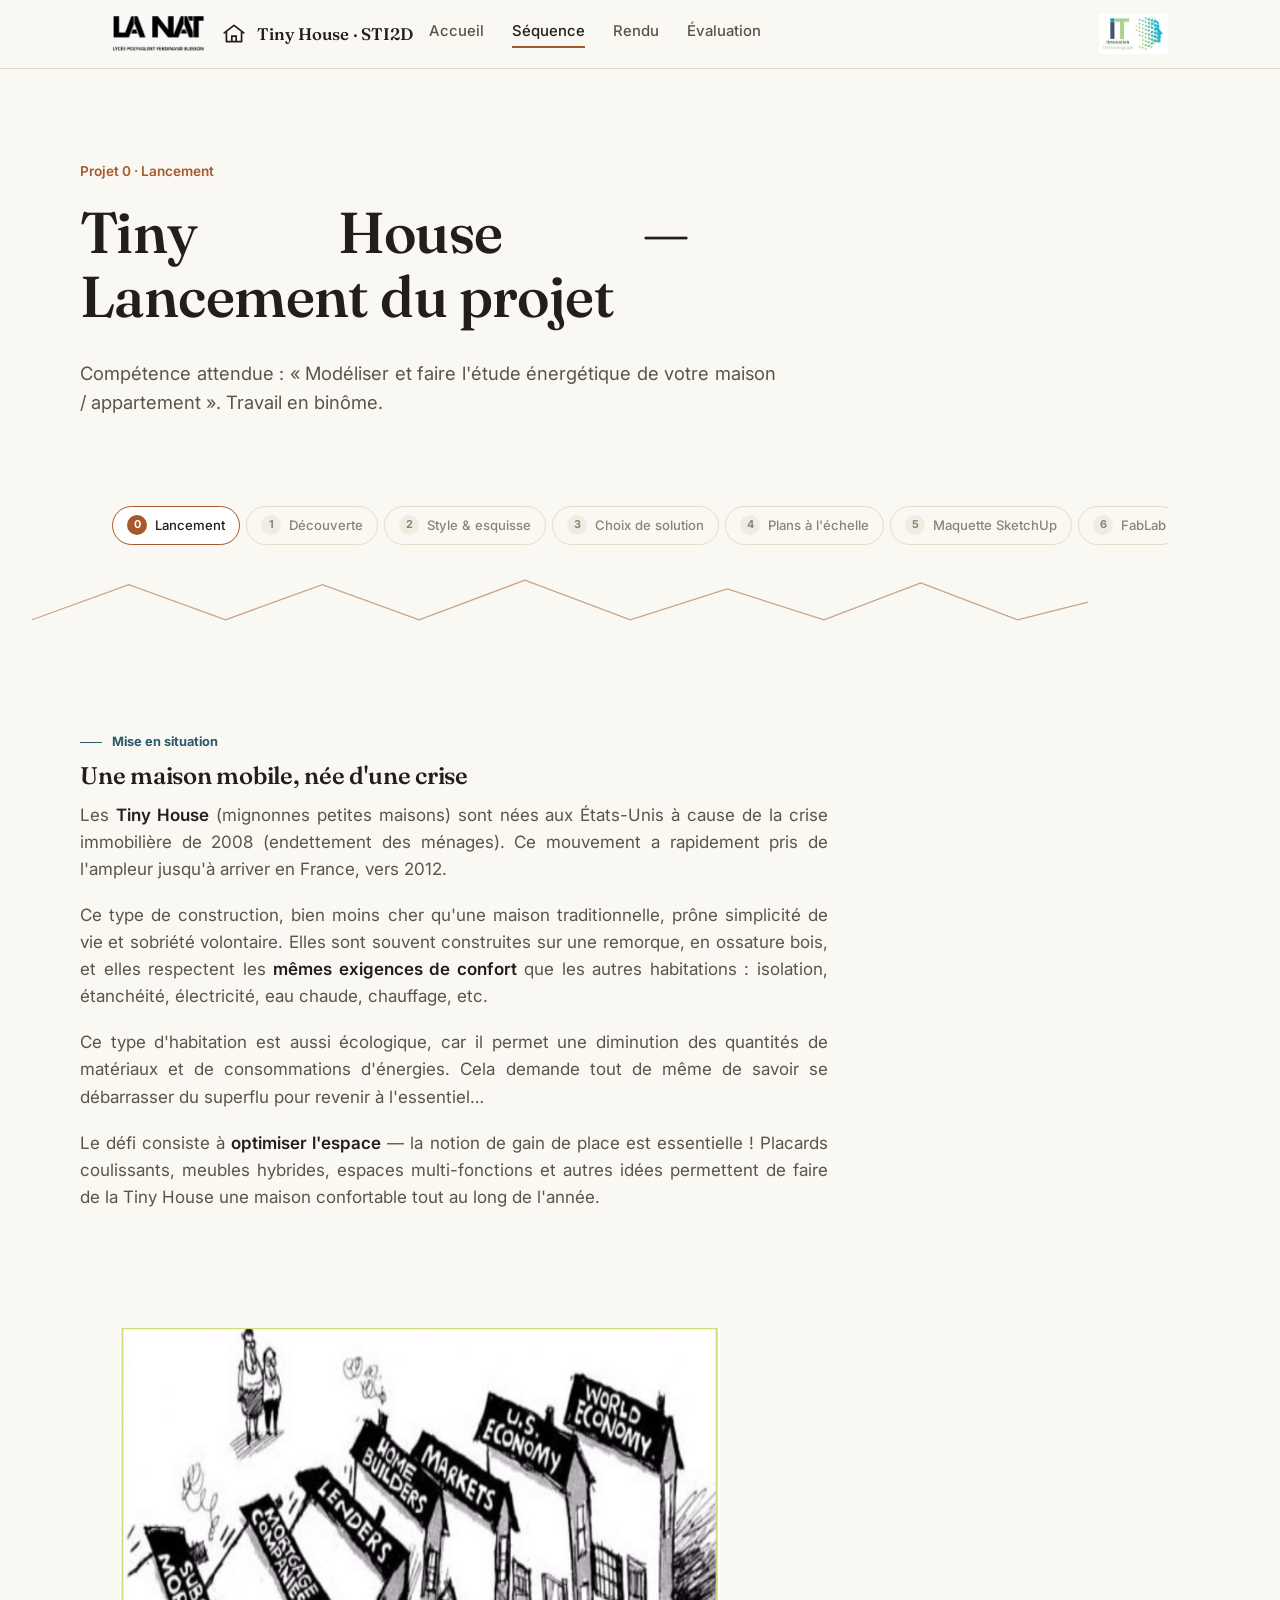
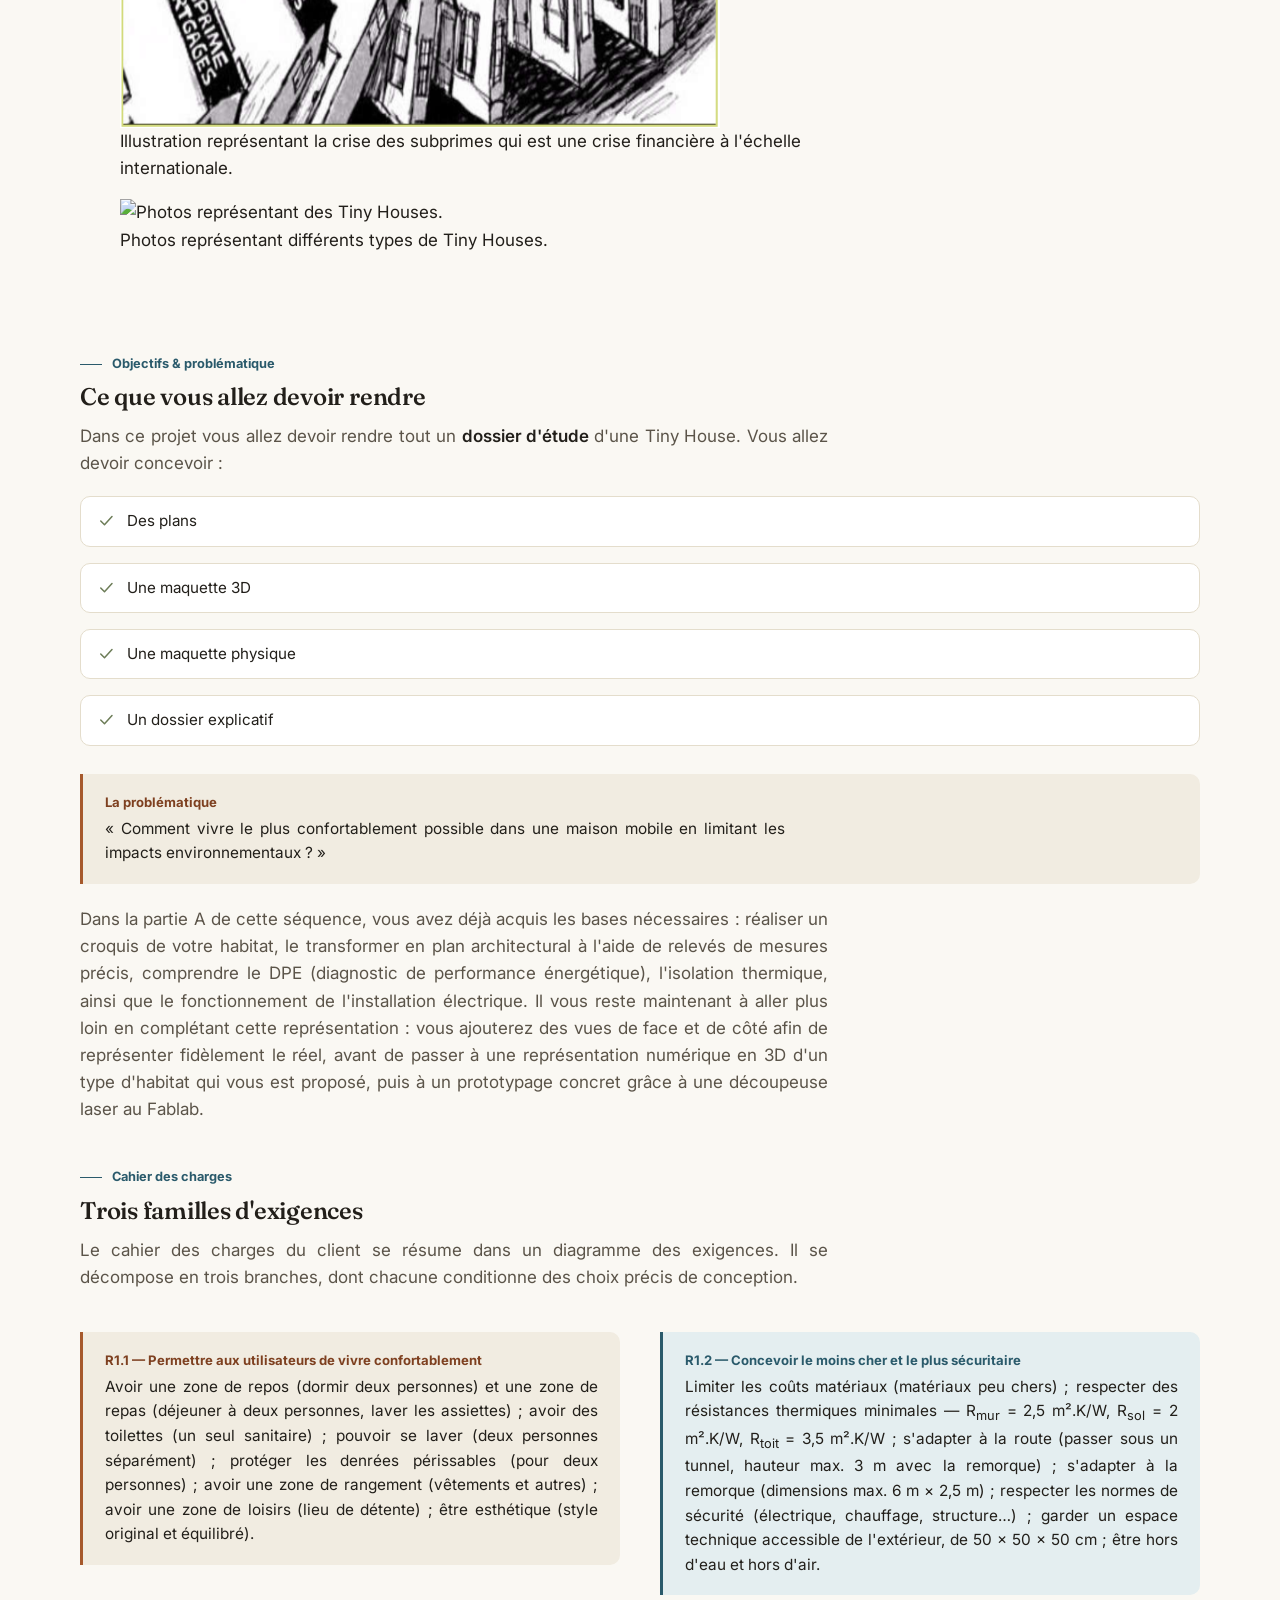
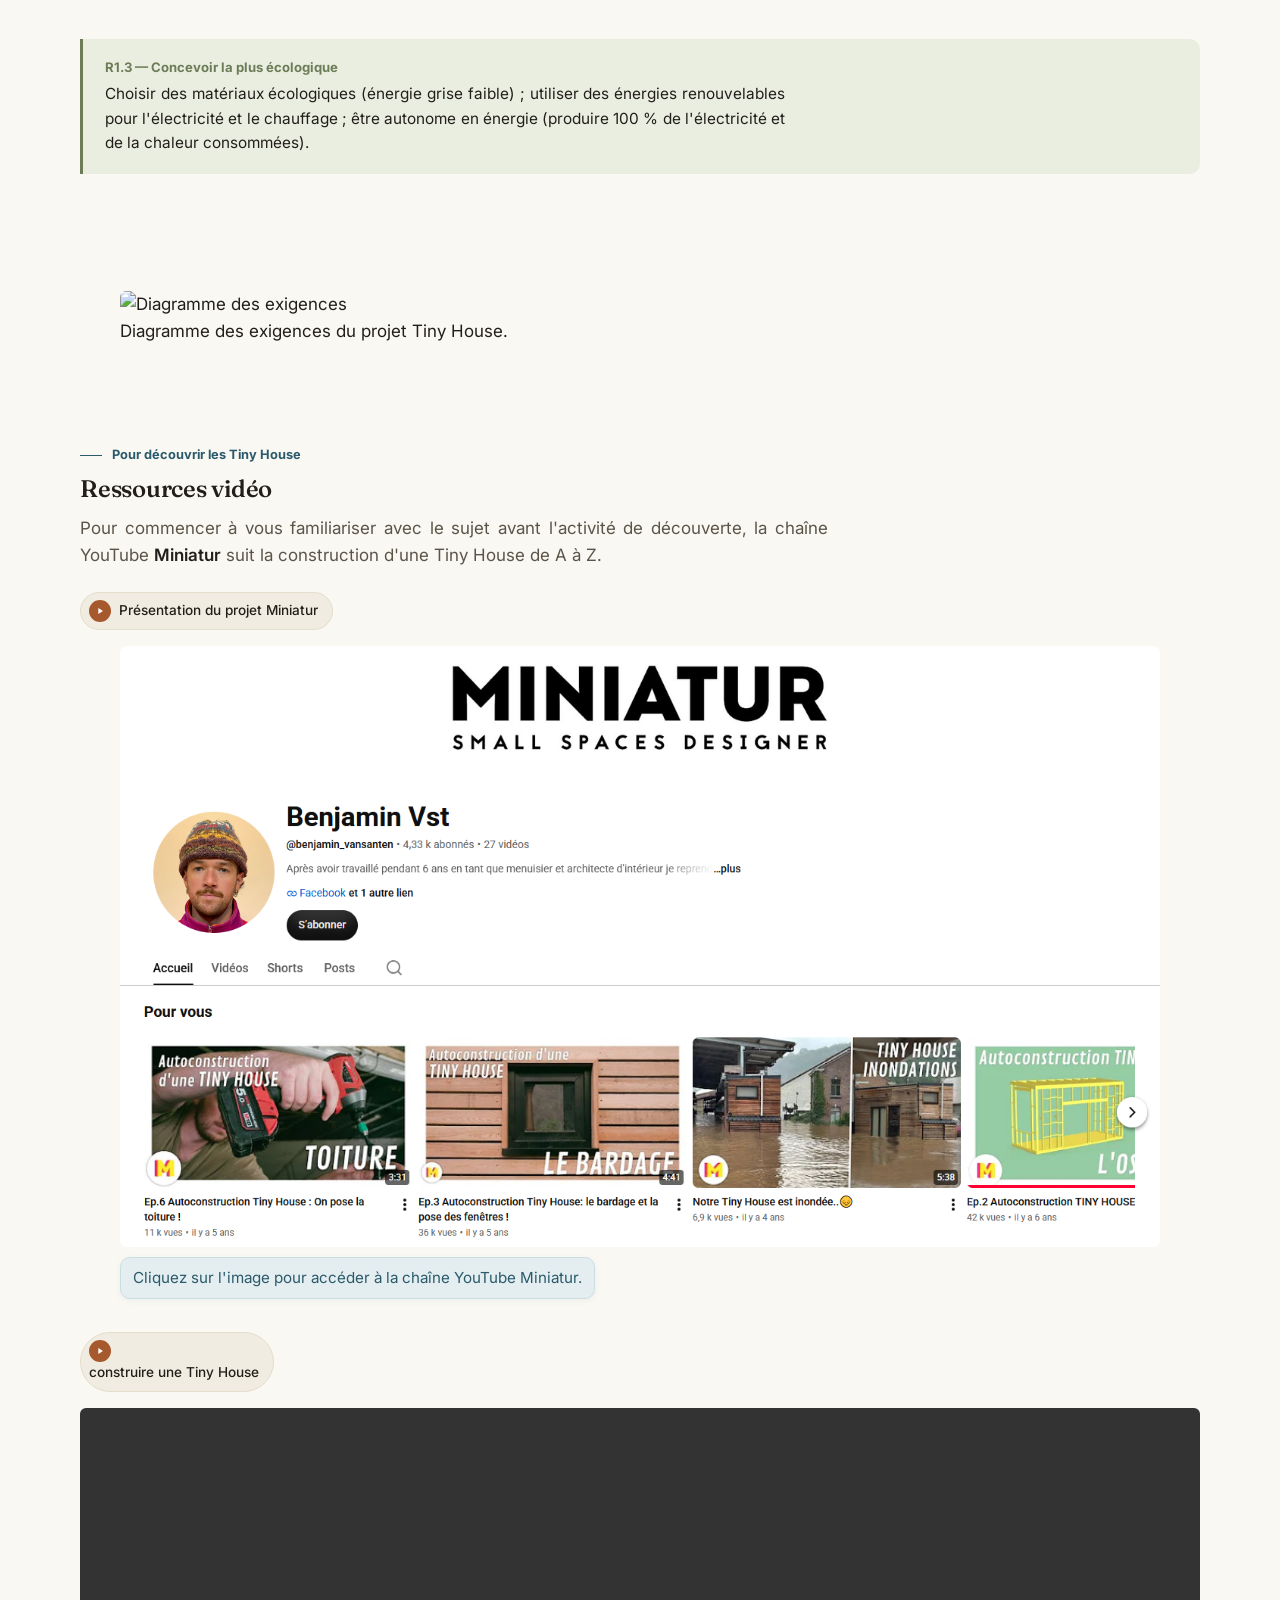
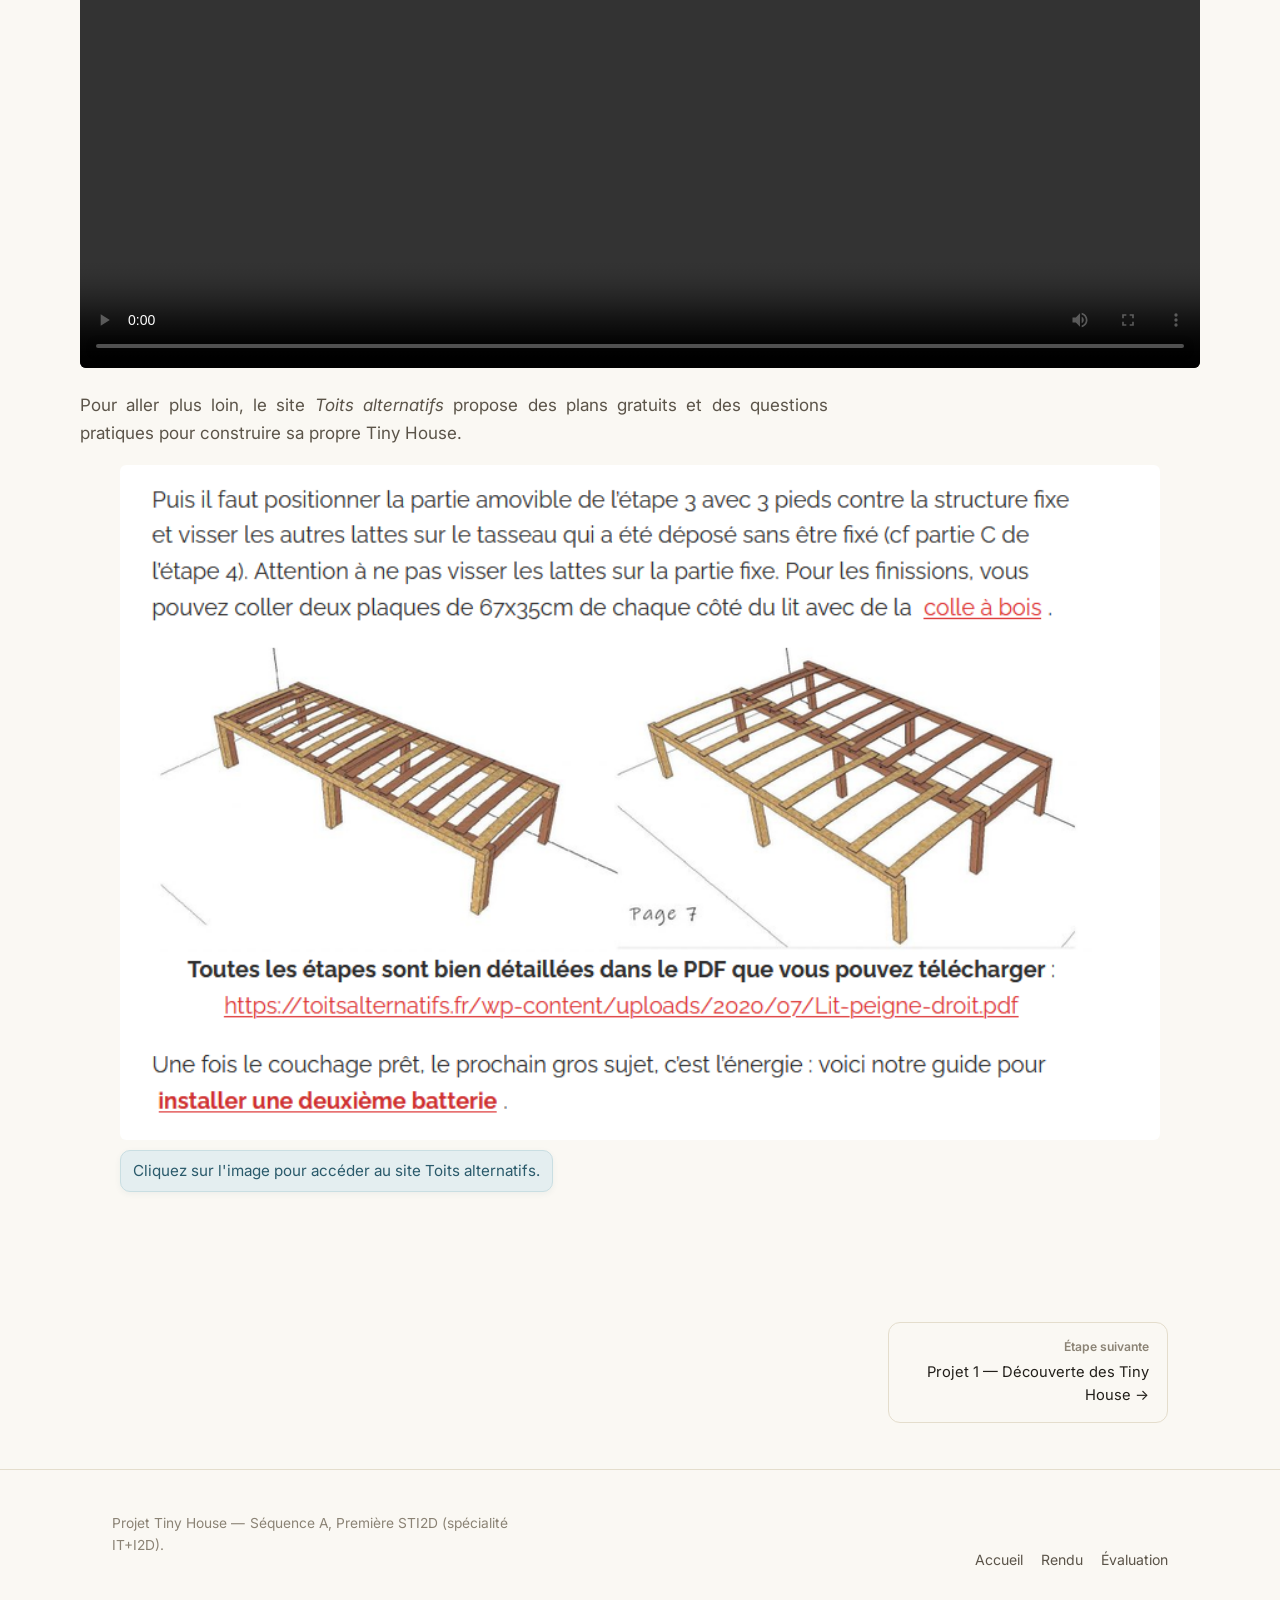
==== pages-web/lancement.html @ 51c0b1b4 "upload-1" ====
<!DOCTYPE html>
<html lang="fr">
<head>
<meta charset="UTF-8">
<meta name="viewport" content="width=device-width, initial-scale=1.0">
<title>Projet 0 — Lancement | Tiny House STI2D</title>
<meta name="description" content="Lancement du projet Tiny House : mise en situation, problématique et cahier des charges complet.">
<link rel="stylesheet" href="../css/style.css">
</head>
<body>
<a class="skip-link" href="#main">Aller au contenu</a>

<nav class="site-nav">
  <div class="container">
    <img src="../images/logo_lycee.png" alt="Logo du lycée" class="nav-logo nav-logo-left">

    <a href="../index.html" class="brand">
      <svg viewBox="0 0 24 24" fill="none"><path d="M3 11L12 4l9 7" stroke="currentColor" stroke-width="1.6" stroke-linecap="round" stroke-linejoin="round"/><path d="M5 10v9h14v-9" stroke="currentColor" stroke-width="1.6" stroke-linejoin="round"/><path d="M10 19v-5h4v5" stroke="currentColor" stroke-width="1.6"/></svg>
      Tiny House · STI2D
    </a>

    <button class="nav-toggle" aria-label="Ouvrir le menu" aria-expanded="false"><span></span></button>

    <ul class="nav-links">
      <li><a href="../index.html">Accueil</a></li>
      <li><a href="lancement.html" class="active">Séquence</a></li>
      <li><a href="rendu.html">Rendu</a></li>
      <li><a href="grille-evaluation.html">Évaluation</a></li>
    </ul>

    <img src="../images/logo-it.png" alt="Logo IT" class="nav-logo nav-logo-right">
  </div>
</nav>

<main id="main">
  <header class="hero container">
    <span class="hero-eyebrow">Projet 0 · Lancement</span>
    <h1>Tiny House — Lancement du projet</h1>
    <p class="lede">Compétence attendue : « Modéliser et faire l'étude énergétique de votre maison / appartement ». Travail en binôme.</p>
  </header>

  <div class="container">
    <nav class="stepper" aria-label="Étapes de la séquence">
      <a class="step-pill current" href="lancement.html"><span class="n">0</span>Lancement</a>
      <a class="step-pill" href="decouverte.html"><span class="n">1</span>Découverte</a>
      <a class="step-pill" href="style-esquisse.html"><span class="n">2</span>Style &amp; esquisse</a>
      <a class="step-pill" href="choix-solution.html"><span class="n">3</span>Choix de solution</a>
      <a class="step-pill" href="plans-echelle.html"><span class="n">4</span>Plans à l'échelle</a>
      <a class="step-pill" href="maquette-sketchup.html"><span class="n">5</span>Maquette SketchUp</a>
      <a class="step-pill" href="decoupe-laser.html"><span class="n">6</span>FabLab</a>
      <a class="step-pill" href="rendu.html"><span class="n">7</span>Rendu</a>
      <a class="step-pill" href="grille-evaluation.html"><span class="n">★</span>Évaluation</a>
    </nav>
  </div>

  <svg class="roofline roofline-divider container" viewBox="0 0 1200 70" preserveAspectRatio="none" aria-hidden="true">
    <path d="M0 60 L110 20 L220 60 L330 20 L440 60 L560 15 L680 60 L790 25 L900 60 L1010 18 L1120 60 L1200 40" />
  </svg>

  <section class="section container">

    <div class="content-block">
      <div class="kicker">Mise en situation</div>
      <h2>Une maison mobile, née d'une crise</h2>
      <p>Les <strong>Tiny House</strong> (mignonnes petites maisons) sont nées aux États-Unis à cause de la crise immobilière de 2008 (endettement des ménages). Ce mouvement a rapidement pris de l'ampleur jusqu'à arriver en France, vers 2012.</p>
      <p>Ce type de construction, bien moins cher qu'une maison traditionnelle, prône simplicité de vie et sobriété volontaire. Elles sont souvent construites sur une remorque, en ossature bois, et elles respectent les <strong>mêmes exigences de confort</strong> que les autres habitations : isolation, étanchéité, électricité, eau chaude, chauffage, etc.</p>
      <p>Ce type d'habitation est aussi écologique, car il permet une diminution des quantités de matériaux et de consommations d'énergies. Cela demande tout de même de savoir se débarrasser du superflu pour revenir à l'essentiel…</p>
      <p>Le défi consiste à <strong>optimiser l'espace</strong> — la notion de gain de place est essentielle ! Placards coulissants, meubles hybrides, espaces multi-fonctions et autres idées permettent de faire de la Tiny House une maison confortable tout au long de l'année.</p>
    </div>

  <section class="section container">
    <div class="content-block" style="max-width:74ch">
      <figure>
        <img src="../images/subprimes.PNG" alt="cartoon représentant la crise des subprimes" width="600" height="400">
        <figcaption>Illustration représentant la crise des subprimes qui est une crise financière à l'échelle internationale.</figcaption>
      </figure>
      <figure>
        <img src="../images/img-tiny-house.PNG" alt="Photos représentant des Tiny Houses." width="600" height="auto">
        <figcaption>Photos représentant différents types de Tiny Houses.</figcaption>
      </figure>
    </div>
  </section>

    <div class="content-block">
      <div class="kicker">Objectifs &amp; problématique</div>
      <h2>Ce que vous allez devoir rendre</h2>
      <p>Dans ce projet vous allez devoir rendre tout un <strong>dossier d'étude</strong> d'une Tiny House. Vous allez devoir concevoir :</p>
      <ul class="deliverables">
        <li><svg viewBox="0 0 24 24" fill="none"><path d="M5 12l5 5L20 6" stroke="currentColor" stroke-width="2" stroke-linecap="round" stroke-linejoin="round"/></svg>Des plans</li>
        <li><svg viewBox="0 0 24 24" fill="none"><path d="M5 12l5 5L20 6" stroke="currentColor" stroke-width="2" stroke-linecap="round" stroke-linejoin="round"/></svg>Une maquette 3D</li>
        <li><svg viewBox="0 0 24 24" fill="none"><path d="M5 12l5 5L20 6" stroke="currentColor" stroke-width="2" stroke-linecap="round" stroke-linejoin="round"/></svg>Une maquette physique</li>
        <li><svg viewBox="0 0 24 24" fill="none"><path d="M5 12l5 5L20 6" stroke="currentColor" stroke-width="2" stroke-linecap="round" stroke-linejoin="round"/></svg>Un dossier explicatif</li>
      </ul>

      <div class="callout">
        <span class="callout-label">La problématique</span>
        <p>« Comment vivre le plus confortablement possible dans une maison mobile en limitant les impacts environnementaux ? »</p>
      </div>

      <p> Dans la partie A de cette séquence, vous avez déjà acquis les bases nécessaires : réaliser un croquis de votre habitat, le transformer en plan architectural à l'aide de relevés de mesures précis, comprendre le DPE (diagnostic de performance énergétique), l'isolation thermique, ainsi que le fonctionnement de l'installation électrique. Il vous reste maintenant à aller plus loin en complétant cette représentation : vous ajouterez des vues de face et de côté afin de représenter fidèlement le réel, avant de passer à une représentation numérique en 3D d'un type d'habitat qui vous est proposé, puis à un prototypage concret grâce à une découpeuse laser au Fablab. </p>
    </div>

    <div class="content-block">
      <div class="kicker">Cahier des charges</div>
      <h2>Trois familles d'exigences</h2>
      <p>Le cahier des charges du client se résume dans un diagramme des exigences. Il se décompose en trois branches, dont chacune conditionne des choix précis de conception.</p>

      <div class="two-col">
        <div class="callout">
          <span class="callout-label">R1.1 — Permettre aux utilisateurs de vivre confortablement</span>
          <p>Avoir une zone de repos (dormir deux personnes) et une zone de repas (déjeuner à deux personnes, laver les assiettes) ; avoir des toilettes (un seul sanitaire) ; pouvoir se laver (deux personnes séparément) ; protéger les denrées périssables (pour deux personnes) ; avoir une zone de rangement (vêtements et autres) ; avoir une zone de loisirs (lieu de détente) ; être esthétique (style original et équilibré).</p>
        </div>
        <div class="callout callout-blueprint">
          <span class="callout-label">R1.2 — Concevoir le moins cher et le plus sécuritaire</span>
          <p>Limiter les coûts matériaux (matériaux peu chers) ; respecter des résistances thermiques minimales — R<sub>mur</sub> = 2,5 m².K/W, R<sub>sol</sub> = 2 m².K/W, R<sub>toit</sub> = 3,5 m².K/W ; s'adapter à la route (passer sous un tunnel, hauteur max. 3 m avec la remorque) ; s'adapter à la remorque (dimensions max. 6 m × 2,5 m) ; respecter les normes de sécurité (électrique, chauffage, structure…) ; garder un espace technique accessible de l'extérieur, de 50 × 50 × 50 cm ; être hors d'eau et hors d'air.</p>
        </div>
      </div>

      <div class="callout callout-sage" style="margin-top:22px">
        <span class="callout-label">R1.3 — Concevoir la plus écologique</span>
        <p>Choisir des matériaux écologiques (énergie grise faible) ; utiliser des énergies renouvelables pour l'électricité et le chauffage ; être autonome en énergie (produire 100 % de l'électricité et de la chaleur consommées).</p>
      </div>
    </div>
<!-- ===================== SECTION MODIFIÉE ===================== -->
<section class="section container">
  <div class="content-block" style="max-width:74ch">
    <figure>
      <img
        src="../images/drawio.PNG"
        alt="Diagramme des exigences"
        class="image-pleine-largeur"
        onclick="ouvrirZoom(this)"
      >
      <figcaption>Diagramme des exigences du projet Tiny House.</figcaption>
    </figure>
  </div>
</section>


<!-- Overlay de zoom : à placer une seule fois dans la page (juste avant </body> par exemple) -->
<div class="overlay-zoom" id="overlayZoom" onclick="fermerZoom()">
  <img src="" alt="Image agrandie" class="image-zoomee" id="imageZoomee" onclick="event.stopPropagation()">
</div>
    <div class="content-block">
      <div class="kicker">Pour découvrir les Tiny House</div>
      <h2>Ressources vidéo</h2>
      <p>Pour commencer à vous familiariser avec le sujet avant l'activité de découverte, la chaîne YouTube <strong>Miniatur</strong> suit la construction d'une Tiny House de A à Z.</p>
      <div>
        <span class="video-chip"><span class="dot"><svg viewBox="0 0 24 24" fill="white"><path d="M8 5v14l11-7z"/></svg></span>Présentation du projet Miniatur</span>
        <figure style="margin-top:12px">
          <a href="https://www.youtube.com/watch?v=WUsVcM3kI2o&list=PLWJP4tF9ww1nGY9IUlHkDt7FGwpFpmaeG" target="_blank" rel="noopener noreferrer">
            <img src="../images/miniatur-chaine-youtube.PNG" alt="Chaîne YouTube Miniatur" class="image-pleine-largeur">
          </a>
          <figcaption class="legende-lien">Cliquez sur l'image pour accéder à la chaîne YouTube Miniatur.</figcaption>
        </figure>

        <span class="video-chip" style="margin-top:16px; display:inline-block"><span class="dot"><svg viewBox="0 0 24 24" fill="white"><path d="M8 5v14l11-7z"/></svg></span>construire une Tiny House</span>
        <video controls style="width:100%; height:auto; margin-top:12px; border-radius:6px" preload="metadata">
          <source src="../videos/tinyhouse-jamy.mp4" type="video/mp4">
          Votre navigateur ne prend pas en charge la lecture de vidéos HTML5.
        </video>
      </div>

      <p style="margin-top:16px">Pour aller plus loin, le site <em>Toits alternatifs</em> propose des plans gratuits et des questions pratiques pour construire sa propre Tiny House.</p>
      <figure style="margin-top:12px">
        <a href="https://toitsalternatifs.fr/" target="_blank" rel="noopener noreferrer">
          <img src="../images/toits-alternatifs.PNG" alt="Site Toits alternatifs" class="image-pleine-largeur">
        </a>
        <figcaption class="legende-lien">Cliquez sur l'image pour accéder au site Toits alternatifs.</figcaption>
      </figure>
    </div>

  </section>

  <div class="container">
    <nav class="page-nav">
      <span></span>
      <a class="to-right" href="decouverte.html"><span class="dir">Étape suivante</span>Projet 1 — Découverte des Tiny House →</a>
    </nav>
  </div>
</main>

<footer class="site-footer">
  <div class="container footer-grid">
    <p class="footer-note">Projet Tiny House — Séquence A, Première STI2D (spécialité IT+I2D).</p>
    <div class="footer-links">
      <a href="../index.html">Accueil</a>
      <a href="rendu.html">Rendu</a>
      <a href="grille-evaluation.html">Évaluation</a>
    </div>
  </div>
</footer>

<script src="../js/main.js"></script>
</body>
</html>
---- css/style.css ----
/* ==========================================================================
   Tiny House — STI2D · IT2D — Design system
   Palette inspired by cedar cladding, kraft plans and blueprint ink.
   ========================================================================== */

@import url('https://fonts.googleapis.com/css2?family=Fraunces:opsz,wght@9..144,340;9..144,440;9..144,560;9..144,680&family=Inter:wght@400;500;600;700&display=swap');

:root{
  --paper: #FAF8F3;
  --paper-alt: #F1ECE1;
  --card: #FFFFFF;
  --ink: #221F1A;
  --ink-soft: #5B5449;
  --ink-faint: #8B8375;
  --wood: #A6592C;
  --wood-dark: #7E4020;
  --blueprint: #2A5A6B;
  --blueprint-soft: #E4EEF0;
  --sage: #6C7C57;
  --sage-soft: #EAEEE1;
  --line: #E4DDCC;
  --line-strong: #D2C8B0;
  --shadow: 0 1px 2px rgba(34,31,26,.04), 0 12px 32px -16px rgba(34,31,26,.18);

  --font-display: 'Fraunces', Georgia, serif;
  --font-body: 'Inter', -apple-system, BlinkMacSystemFont, 'Helvetica Neue', Arial, sans-serif;

  --max: 1120px;
  --radius: 14px;
}

*{ box-sizing: border-box; }
html{ scroll-behavior: smooth; }
body{
  margin:0;
  font-family: var(--font-body);
  background: var(--paper);
  color: var(--ink);
  line-height: 1.6;
  -webkit-font-smoothing: antialiased;
  font-size: 17px;
}
img,svg{ max-width:100%; display:block; }
a{ color: inherit; text-decoration: none; }
h1,h2,h3,h4{
  font-family: var(--font-display);
  font-weight: 560;
  line-height: 1.12;
  margin: 0 0 .5em;
  letter-spacing: -0.01em;
}

p{ margin:0 0 1.1em; color: var(--ink-soft); max-width: 68ch; }

/* ---------- Justification du texte pour titres et paragraphes ---------- */
h1, h2, h3, h4, h5, h6, p{
  text-align: justify;
  text-justify: inter-word;
}
ul{ margin:0 0 1.1em; padding-left: 1.2em; color: var(--ink-soft); }
li{ margin-bottom: .4em; }
strong{ color: var(--ink); font-weight: 600; }

.container{
  max-width: var(--max);
  margin: 0 auto;
  padding: 0 32px;
}

/* ---------- Skip link / focus ---------- */
.skip-link{
  position:absolute; left:-999px; top:0; background:var(--wood); color:#fff;
  padding:10px 16px; border-radius:0 0 8px 0; z-index:200;
}
.skip-link:focus{ left:0; }
a:focus-visible, button:focus-visible{
  outline: 2px solid var(--blueprint); outline-offset: 3px; border-radius:4px;
}

/* ---------- Nav ---------- */
.site-nav{
  position: sticky; top:0; z-index: 100;
  background: rgba(250,248,243,.86);
  backdrop-filter: saturate(160%) blur(14px);
  border-bottom: 1px solid var(--line);
}
.site-nav .container{
  display:flex; align-items:center; justify-content:space-between;
  height: 68px;
}
.brand{
  display:flex; align-items:center; gap:10px;
  font-family: var(--font-display); font-weight:560; font-size:1.05rem; color: var(--ink);
}
.brand svg{ width:26px; height:26px; flex:none; }
.nav-links{
  display:flex; align-items:center; gap: 28px;
  list-style:none; margin:0; padding:0;
}
.nav-links a{
  font-size: .93rem; font-weight:500; color: var(--ink-soft);
  padding: 6px 0; border-bottom: 2px solid transparent;
  transition: color .15s ease, border-color .15s ease;
}
.nav-links a:hover{ color: var(--wood); }
.nav-links a.active{ color: var(--ink); border-color: var(--wood); }
.nav-toggle{
  display:none; background:none; border:1px solid var(--line-strong); border-radius:8px;
  width:40px; height:40px; align-items:center; justify-content:center; cursor:pointer;
}
.nav-toggle span, .nav-toggle span::before, .nav-toggle span::after{
  content:""; display:block; width:18px; height:2px; background:var(--ink); position:relative;
  transition: transform .2s ease;
}
.nav-toggle span::before{ position:absolute; top:-6px; }
.nav-toggle span::after{ position:absolute; top:6px; }

@media (max-width: 860px){
  .nav-links{
    position:absolute; top:68px; left:0; right:0;
    background: var(--paper); border-bottom:1px solid var(--line);
    flex-direction:column; align-items:flex-start; gap:0;
    max-height:0; overflow:hidden; transition: max-height .25s ease;
  }
  .nav-links.open{ max-height:400px; padding: 8px 0 18px; }
  .nav-links li{ width:100%; }
  .nav-links a{ display:block; padding: 12px 32px; border-bottom:0; }
  .nav-links a.active{ background: var(--paper-alt); border-left:3px solid var(--wood); padding-left:29px; }
  .nav-toggle{ display:flex; }
}

/* ---------- Hero ---------- */
.hero{
  padding: 88px 0 64px;
  position:relative;
  overflow:hidden;
}
.hero-eyebrow{
  display:inline-flex; align-items:center; gap:8px;
  font-size:.85rem; font-weight:600; color: var(--wood);
  margin-bottom: 18px;
}
.hero h1{
  font-size: clamp(2.3rem, 4.6vw, 3.6rem);
  max-width: 16ch;
  color: var(--ink);
}
.hero .lede{
  font-size: 1.15rem; max-width: 58ch; color: var(--ink-soft);
}
.hero-actions{ display:flex; gap:14px; margin-top: 28px; flex-wrap:wrap; }

.drive-banner{
  margin-top: 24px;
  display: inline-flex;
  align-items: center;
  gap: 12px;
  flex-wrap: wrap;
  background: rgba(42, 90, 107, 0.08);
  border: 1px solid rgba(42, 90, 107, 0.22);
  border-radius: 999px;
  padding: 10px 16px 10px 14px;
  box-shadow: var(--shadow);
}
.drive-label{
  display: inline-flex;
  align-items: center;
  font-size: .78rem;
  font-weight: 700;
  letter-spacing: .08em;
  text-transform: uppercase;
  color: var(--blueprint);
}
.drive-link{
  display: inline-flex;
  align-items: center;
  padding: 9px 16px;
  border-radius: 999px;
  background: var(--wood);
  color: #fff;
  font-weight: 700;
  font-size: .95rem;
  box-shadow: var(--shadow);
  transition: transform .15s ease, background .15s ease, box-shadow .15s ease;
}
.drive-link:hover{
  background: var(--wood-dark);
  transform: translateY(-1px);
  box-shadow: 0 10px 24px -14px rgba(126, 64, 32, 0.8);
}

/* Roofline motif — the one signature graphic, reused as a section divider */
.roofline{
  width:100%; height:auto; display:block;
  color: var(--wood);
}
.roofline path{ fill:none; stroke:currentColor; stroke-width:1.4; }
.roofline-divider{ margin: 0 0 48px; opacity:.55; }

/* ---------- Buttons ---------- */
.btn{
  display:inline-flex; align-items:center; gap:8px;
  padding: 13px 22px; border-radius: 999px;
  font-weight:600; font-size:.95rem;
  transition: transform .15s ease, background .15s ease, box-shadow .15s ease;
}
.btn-primary{ background: var(--wood); color:#fff; box-shadow: var(--shadow); }
.btn-primary:hover{ background: var(--wood-dark); transform: translateY(-1px); }
.btn-ghost{ border:1px solid var(--line-strong); color: var(--ink); }
.btn-ghost:hover{ background: var(--paper-alt); }

/* ---------- Sections ---------- */
.section{ padding: 56px 0; }
.section-tight{ padding: 32px 0; }
.section-title{
  font-size: clamp(1.5rem, 2.6vw, 2rem);
  margin-bottom: .35em;
}
.section-head{ max-width: 68ch; margin-bottom: 34px; }
.section-alt{ background: var(--paper-alt); border-top:1px solid var(--line); border-bottom:1px solid var(--line); }

/* ---------- Cards (sequence / activities) ---------- */
.card-grid{
  display:grid; grid-template-columns: repeat(3, 1fr); gap: 20px;
}
@media (max-width: 920px){ .card-grid{ grid-template-columns: repeat(2,1fr); } }
@media (max-width: 620px){ .card-grid{ grid-template-columns: 1fr; } }

.card{
  background: var(--card); border:1px solid var(--line);
  border-radius: var(--radius); padding: 26px 24px;
  display:flex; flex-direction:column; gap:10px;
  transition: transform .18s ease, box-shadow .18s ease, border-color .18s ease;
}
.card:hover{ transform: translateY(-3px); box-shadow: var(--shadow); border-color: var(--line-strong); }
.card-num{
  font-family: var(--font-display); font-size:.85rem; font-weight:600;
  color: var(--wood); letter-spacing:.02em;
}
.card h3{ font-size: 1.18rem; margin-bottom:2px; }
.card p{ font-size:.94rem; margin-bottom:0; }
.card-icon{ width:34px; height:34px; color: var(--blueprint); margin-bottom:4px; }
.card-meta{
  margin-top:auto; padding-top:12px; border-top:1px dashed var(--line);
  font-size:.82rem; color: var(--ink-faint); display:flex; justify-content:space-between;
}

/* ---------- Stepper (sequence navigation on activity pages) ---------- */
.stepper{
  display:flex; gap:6px; overflow-x:auto; padding: 4px 0 22px;
  -ms-overflow-style:none; scrollbar-width:none;
}
.stepper::-webkit-scrollbar{ display:none; }
.step-pill{
  flex:none; display:flex; align-items:center; gap:8px;
  padding: 8px 14px; border-radius:999px; border:1px solid var(--line);
  font-size:.82rem; font-weight:500; color: var(--ink-faint);
  white-space:nowrap;
}
.step-pill .n{
  min-width:20px; height:20px; padding:0 5px; border-radius:999px; background: var(--paper-alt);
  display:flex; align-items:center; justify-content:center; font-size:.68rem; font-weight:700;
  color: var(--ink-faint);
}
.step-pill.current{ border-color: var(--wood); color: var(--ink); background: var(--card); }
.step-pill.current .n{ background: var(--wood); color:#fff; }
.step-pill.done .n{ background: var(--sage); color:#fff; }
.step-pill:hover{ border-color: var(--line-strong); }

/* ---------- Content blocks (Mise en situation / Objectifs / etc.) ---------- */
.content-block{ margin-bottom: 44px; }
.content-block .kicker{
  display:flex; align-items:center; gap:10px;
  font-size:.8rem; font-weight:700; text-transform: none;
  color: var(--blueprint); margin-bottom: 10px;
}
.content-block .kicker::before{
  content:""; width:22px; height:1px; background: var(--blueprint);
}
.content-block h2{ font-size: 1.5rem; margin-bottom:.5em; }

.callout{
  background: var(--paper-alt); border-left: 3px solid var(--wood);
  border-radius: 0 10px 10px 0; padding: 18px 22px; margin: 22px 0;
}
.callout p{ margin:0; color: var(--ink); font-size:.96rem; }
.callout .callout-label{ font-weight:700; color: var(--wood-dark); font-size:.82rem; display:block; margin-bottom:4px; }

.pdf-link{
  display: inline-block;
  padding: .14rem .7rem;
  border-radius: 999px;
  background: var(--blueprint-soft);
  border: 1px solid rgba(42, 90, 107, 0.22);
  color: var(--blueprint);
  font-weight: 700;
  text-decoration: none;
  box-shadow: inset 0 1px 0 rgba(255,255,255,.5);
  transition: transform .15s ease, background .15s ease, border-color .15s ease;
}
.pdf-link:hover{
  background: #dfeaf0;
  border-color: rgba(42, 90, 107, 0.35);
  transform: translateY(-1px);
}

.callout-blueprint{ background: var(--blueprint-soft); border-left-color: var(--blueprint); }
.callout-blueprint .callout-label{ color: var(--blueprint); }
.callout-sage{ background: var(--sage-soft); border-left-color: var(--sage); }
.callout-sage .callout-label{ color: var(--sage); }

.two-col{ display:grid; grid-template-columns: 1fr 1fr; gap: 40px; align-items:start; }
@media (max-width: 780px){ .two-col{ grid-template-columns: 1fr; } }

.deliverables{ list-style:none; margin:0; padding:0; display:grid; gap:10px; }
.deliverables li{
  display:flex; gap:12px; align-items:flex-start;
  background: var(--card); border:1px solid var(--line); border-radius:10px;
  padding: 12px 16px; font-size:.95rem; color: var(--ink);
}
.deliverables svg{ width:18px; height:18px; flex:none; margin-top:3px; color: var(--sage); }

.tag{
  display:inline-flex; align-items:center; gap:6px;
  font-size:.78rem; font-weight:600; padding: 5px 12px; border-radius:999px;
  background: var(--paper-alt); color: var(--ink-soft); border:1px solid var(--line);
}
.tag-wood{ background:#F3E5D6; color: var(--wood-dark); border-color:#E7CBA9; }
.tag-blueprint{ background: var(--blueprint-soft); color: var(--blueprint); border-color:#C9DEE2; }
.tag-sage{ background: var(--sage-soft); color: var(--sage); border-color:#D6DEC6; }
.tag-row{ display:flex; gap:8px; flex-wrap:wrap; margin-bottom: 18px; }

/* ---------- Steps list (procedures, e.g. laser cutter) ---------- */
.proc-list{ counter-reset: proc; list-style:none; margin:0; padding:0; display:grid; gap:0; }
.proc-list li{
  counter-increment: proc; position:relative;
  padding: 20px 0 20px 52px; border-bottom:1px solid var(--line);
}
.proc-list li:last-child{ border-bottom:none; }
.proc-list li::before{
  content: counter(proc);
  position:absolute; left:0; top:18px;
  width:34px; height:34px; border-radius:50%;
  background: var(--wood); color:#fff; font-family:var(--font-display); font-weight:600;
  display:flex; align-items:center; justify-content:center; font-size:.95rem;
}
.proc-list h4{ font-size:1.02rem; margin-bottom:4px; }
.proc-list p{ margin:0; font-size:.95rem; }

/* ---------- Worksheet (questions / answer spaces) ---------- */
.worksheet{ display:grid; gap:18px; }
.worksheet-item{
  background: var(--card); border:1px solid var(--line); border-radius: var(--radius);
  padding: 20px 22px;
}
.worksheet-item .q-label{
  font-family: var(--font-display); font-weight:600; color: var(--wood);
  font-size: .95rem; margin-bottom:6px; display:block;
}
.worksheet-item p{ margin-bottom:10px; color: var(--ink); }
.answer-line{
  border-bottom: 1px dashed var(--line-strong); height: 30px;
}
.answer-box{
  border: 1px dashed var(--line-strong); border-radius:8px; background: var(--paper-alt);
  min-height: 58px;
}
.video-chip{
  display:inline-flex; align-items:center; gap:8px;
  background: var(--paper-alt); border:1px solid var(--line); border-radius:999px;
  padding:7px 14px 7px 8px; font-size:.85rem; font-weight:500; margin: 4px 6px 4px 0;
}
.video-chip .dot{
  width:22px; height:22px; border-radius:50%; background: var(--wood); color:#fff;
  display:flex; align-items:center; justify-content:center; flex:none;
}
.video-chip .dot svg{ width:10px; height:10px; }

/* ---------- Table (grille d'évaluation) ---------- */
.table-wrap{ overflow-x:auto; border:1px solid var(--line); border-radius: var(--radius); background:var(--card); }
.video-legend{
  display:flex; flex-wrap:wrap; gap:12px 18px; margin-top:14px; color: var(--ink-soft); font-size:.84rem;
}
.video-legend span{ display:inline-flex; align-items:center; gap:8px; }
.legend-dot{
  width:10px; height:10px; border-radius:50%; display:inline-block; flex:none;
}
.legend-dot.wood{ background: var(--wood); }
.legend-dot.blue{ background: var(--blueprint); }
.legend-dot.sage{ background: var(--sage); }
.video-table{
  width:100%; border-collapse: separate; border-spacing: 16px; table-layout: fixed;
}
.video-table td{
  width:50%; padding:0; border:1px solid var(--line); border-radius: var(--radius); background: var(--card); vertical-align:top;
}
.video-card{ margin:0; padding:12px; }
.video-card video{
  display:block; width:100%; height:auto; border-radius:10px; background:#000; margin-bottom:10px;
}
.video-card figcaption{
  font-size:.86rem; color: var(--ink-soft); line-height:1.5;
}
.video-card figcaption strong{ color: var(--ink); }

table.grille{
  width:100%; border-collapse: collapse; font-size:.93rem; min-width: 720px;
}
table.grille th, table.grille td{
  padding: 13px 16px; border-bottom:1px solid var(--line); text-align:left; vertical-align:top;
}
table.grille thead th{
  background: var(--paper-alt); font-family: var(--font-display); font-weight:600;
  color: var(--ink); position:sticky; top:0;
}
table.grille td.pts, table.grille th.pts{ text-align:center; white-space:nowrap; width:72px; }
table.grille td.cat{ font-weight:600; color: var(--wood-dark); width: 170px; }
table.grille tbody tr:hover{ background: var(--paper-alt); }
table.grille tr.total td{ font-weight:700; font-family: var(--font-display); background: var(--paper-alt); }
.grille-legend{ display:flex; gap:18px; flex-wrap:wrap; margin: 16px 0 0; font-size:.86rem; color: var(--ink-faint); }
.grille-legend span{ display:inline-flex; align-items:center; gap:6px; }
.legend-dot{ width:10px; height:10px; border-radius:50%; }

/* ---------- Checklist (rendu) ---------- */
.checklist{ list-style:none; margin:0; padding:0; display:grid; gap:8px; }
.checklist li{
  display:flex; align-items:flex-start; gap:12px;
  padding: 13px 16px; border:1px solid var(--line); border-radius:10px; background:var(--card);
}
.checklist .box{
  width:20px; height:20px; border:1.5px solid var(--line-strong); border-radius:6px; flex:none; margin-top:2px;
}
.checklist strong{ display:block; }
.checklist span.detail{ font-size:.9rem; color: var(--ink-soft); }

/* ---------- Footer ---------- */
.site-footer{
  border-top:1px solid var(--line); padding: 42px 0 54px; margin-top:40px;
}
.footer-grid{ display:flex; justify-content:space-between; align-items:flex-end; flex-wrap:wrap; gap:20px; }
.footer-note{ font-size:.86rem; color: var(--ink-faint); max-width:44ch; }
.footer-links{ display:flex; gap:18px; flex-wrap:wrap; }
.footer-links a{ font-size:.88rem; color: var(--ink-soft); }
.footer-links a:hover{ color: var(--wood); }

.page-nav{
  display:flex; justify-content:space-between; gap:16px; padding: 30px 0 6px; flex-wrap:wrap;
}
.page-nav a{
  display:flex; flex-direction:column; gap:4px; font-size:.92rem;
  padding: 14px 18px; border:1px solid var(--line); border-radius:12px; max-width:280px;
  transition: border-color .15s ease, background .15s ease;
}
.page-nav a:hover{ border-color: var(--wood); background: var(--card); }
.page-nav .dir{ font-size:.76rem; color: var(--ink-faint); font-weight:600; }
.page-nav .to-right{ text-align:right; align-items:flex-end; margin-left:auto; }

@media (prefers-reduced-motion: reduce){
  *{ animation-duration:.001ms !important; transition-duration:.001ms !important; scroll-behavior:auto !important; }
}
.answer-box {
  width: 100%;
}

.answer-image {
  display: block;
  width: 100%;
  height: auto;
}
.content-block-flex {
  display: flex;
  align-items: flex-start;
  gap: 24px;
}

.content-block-text {
  flex: 1;
  min-width: 0;
}

.content-block-image {
  flex-shrink: 0;
  width: 120px;      /* ajustez la taille selon vos besoins */
  height: auto;
  align-self: flex-start;
}

/* Optionnel : passer en colonne sur petits écrans */
@media (max-width: 700px) {
  .content-block-flex {
    flex-direction: column;
  }
  .content-block-image {
    align-self: center;
  }
}
  .image-pleine-largeur {
    display: block;
    width: 100%;
    height: auto;
    object-fit: contain;
    cursor: zoom-in;
    border-radius: 6px;
    transition: opacity 0.2s ease;
  }

  .image-pleine-largeur:hover {
    opacity: 0.92;
  }

  /* Légende cliquable — mise en valeur pour les liens vers des ressources */
  .legende-lien{
    display: inline-block;
    margin-top: 10px;
    font-size: .95rem;
    color: var(--blueprint);
    background: var(--blueprint-soft);
    padding: 8px 12px;
    border-radius: 10px;
    border: 1px solid #C9DEE2;
    box-shadow: 0 2px 6px rgba(42,90,107,.06);
    cursor: pointer;
    transition: transform .12s ease, background .12s ease, box-shadow .12s ease;
  }

  .legende-lien:hover{
    background: rgba(41,89,107,.12);
    transform: translateY(-2px);
    box-shadow: 0 6px 18px rgba(34,31,26,.06);
  }

  .overlay-zoom {
    display: none;
    position: fixed;
    top: 0;
    left: 0;
    width: 100%;
    height: 100%;
    background: rgba(0, 0, 0, 0.9);
    z-index: 1000;
    justify-content: center;
    align-items: center;
    cursor: zoom-out;
  }

  .overlay-zoom.actif {
    display: flex;
  }

  .image-zoomee {
    width: 100%;
    max-height: 100vh;
    object-fit: contain;
    cursor: zoom-out;
  }

    .image-pleine-largeur {
    display: block;
    width: 100%;
    height: auto;
    object-fit: contain;
    border-radius: 6px;
    transition: opacity 0.2s ease;
  }

  a:has(> .image-pleine-largeur) {
    display: block;
  }

  a:has(> .image-pleine-largeur):hover .image-pleine-largeur {
    opacity: 0.88;
  }

    .ressources-electriques h2 { margin-bottom: 0.5rem; }
  .ressources-list { margin-bottom: 1.5rem; }
  .ressources-list li { margin: 0.3rem 0; }

  .pdf-gallery {
    display: grid;
    grid-template-columns: repeat(auto-fit, minmax(220px, 1fr));
    gap: 1.2rem;
  }

  .pdf-card {
    border: 1px solid #ddd;
    border-radius: 8px;
    overflow: hidden;
    cursor: pointer;
    background: #fafafa;
    transition: transform 0.15s ease, box-shadow 0.15s ease;
  }
  .pdf-card:hover {
    transform: translateY(-3px);
    box-shadow: 0 4px 12px rgba(0,0,0,0.12);
  }

  .pdf-thumb {
    width: 100%;
    height: 220px;
    pointer-events: none; /* le clic est géré par la carte, pas par le lecteur PDF natif */
  }

  .pdf-title {
    text-align: center;
    font-size: 0.9rem;
    padding: 0.5rem;
    margin: 0;
    background: #f0f0f0;
  }

  .pdf-modal {
    display: none;
    position: fixed;
    inset: 0;
    background: rgba(0,0,0,0.75);
    z-index: 1000;
    align-items: center;
    justify-content: center;
  }
  .pdf-modal.open { display: flex; }

  .pdf-modal-content {
    width: 90%;
    height: 90%;
    background: #fff;
    border-radius: 8px;
    position: relative;
    overflow: hidden;
  }

  .pdf-modal-content iframe {
    width: 100%;
    height: 100%;
    border: none;
  }

  .pdf-modal-close {
    position: absolute;
    top: 8px;
    right: 12px;
    font-size: 1.8rem;
    background: none;
    border: none;
    color: #333;
    cursor: pointer;
    z-index: 1001;
  }

  .site-nav .container {
  display: flex;
  align-items: center;
  justify-content: space-between;
  gap: 16px;
}

.nav-logo {
  height: 40px;      /* ajustez selon vos besoins */
  width: auto;
  max-width: 120px;
  object-fit: contain;
  display: block;
}

.nav-logo-left {
  order: -1;          /* force le logo tout à gauche */
}

.nav-logo-right {
  order: 3;            /* force le logo tout à droite */
  margin-left: auto;   /* pousse le logo à l'extrémité droite si nav-links ne remplit pas l'espace */
}

/* Optionnel : masquer les logos sur mobile pour ne pas surcharger la barre */
@media (max-width: 768px) {
  .nav-logo {
    height: 28px;
    max-width: 80px;
  }
}
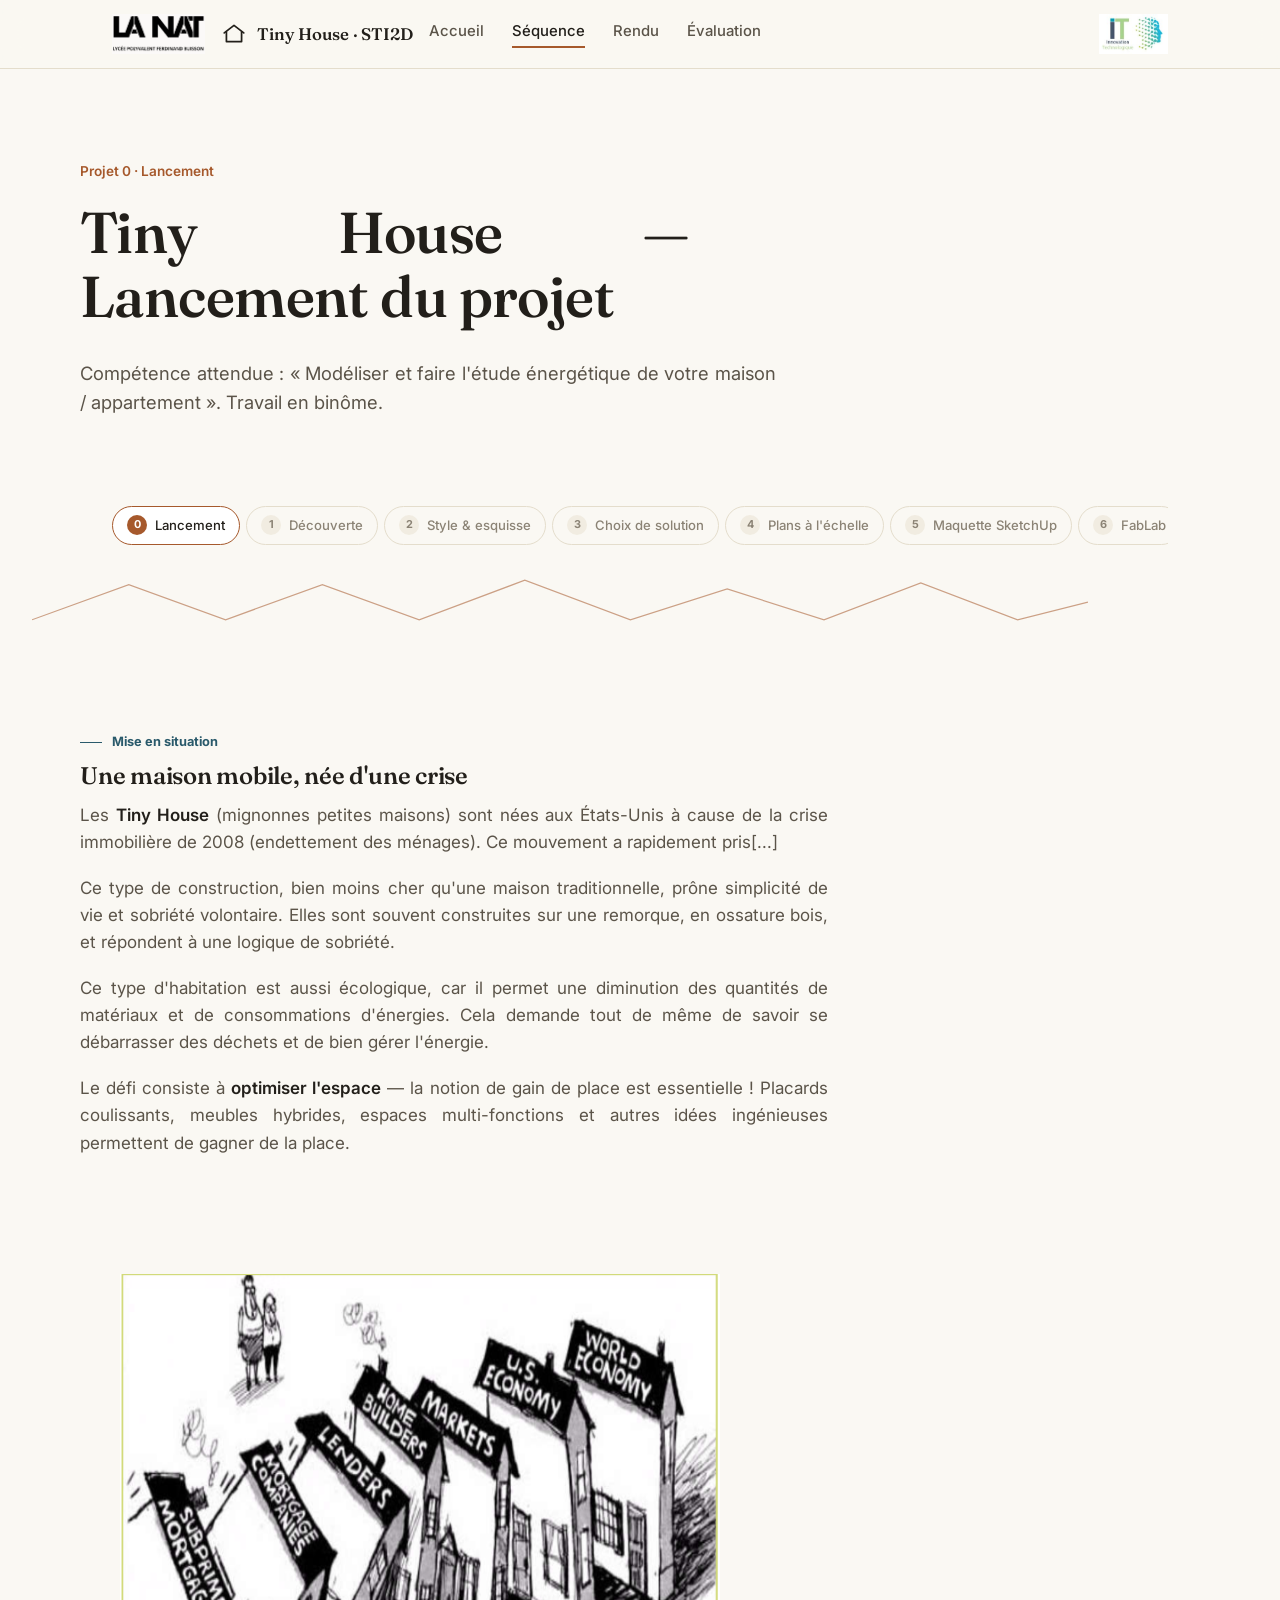
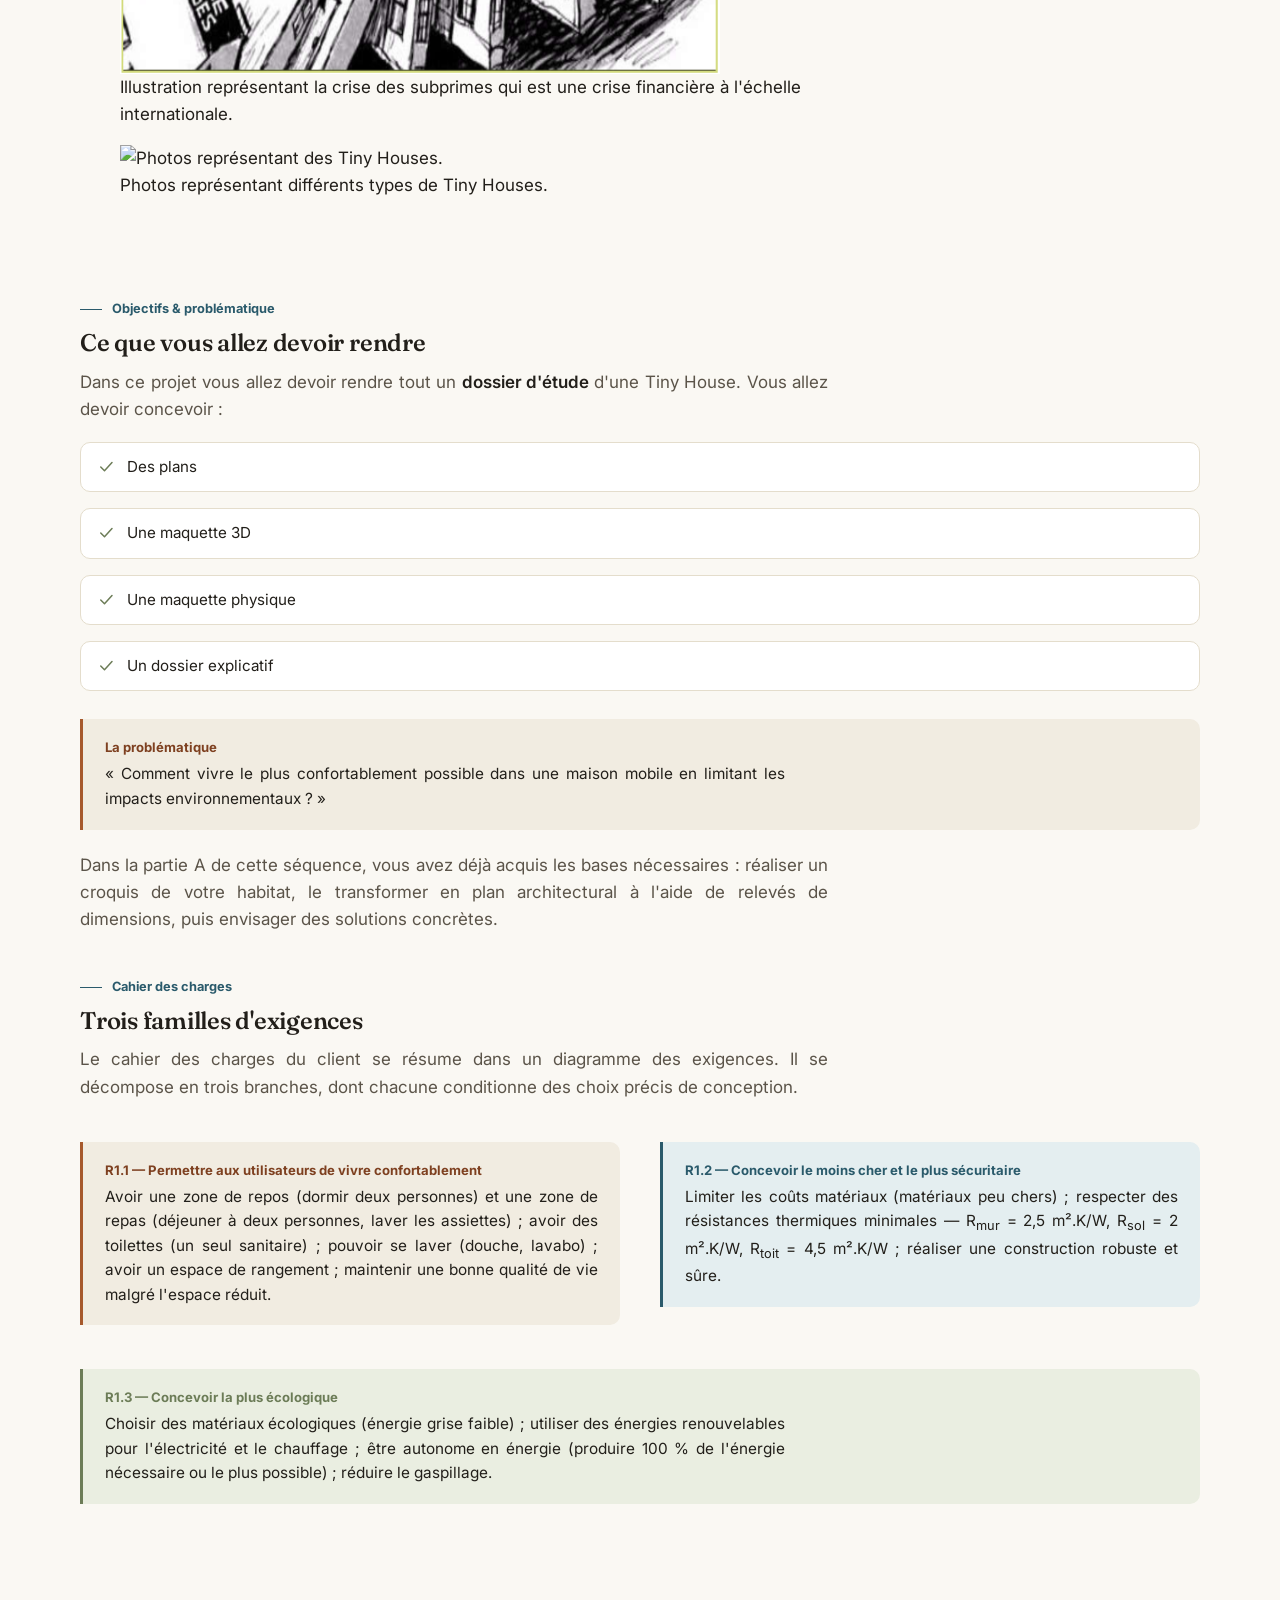
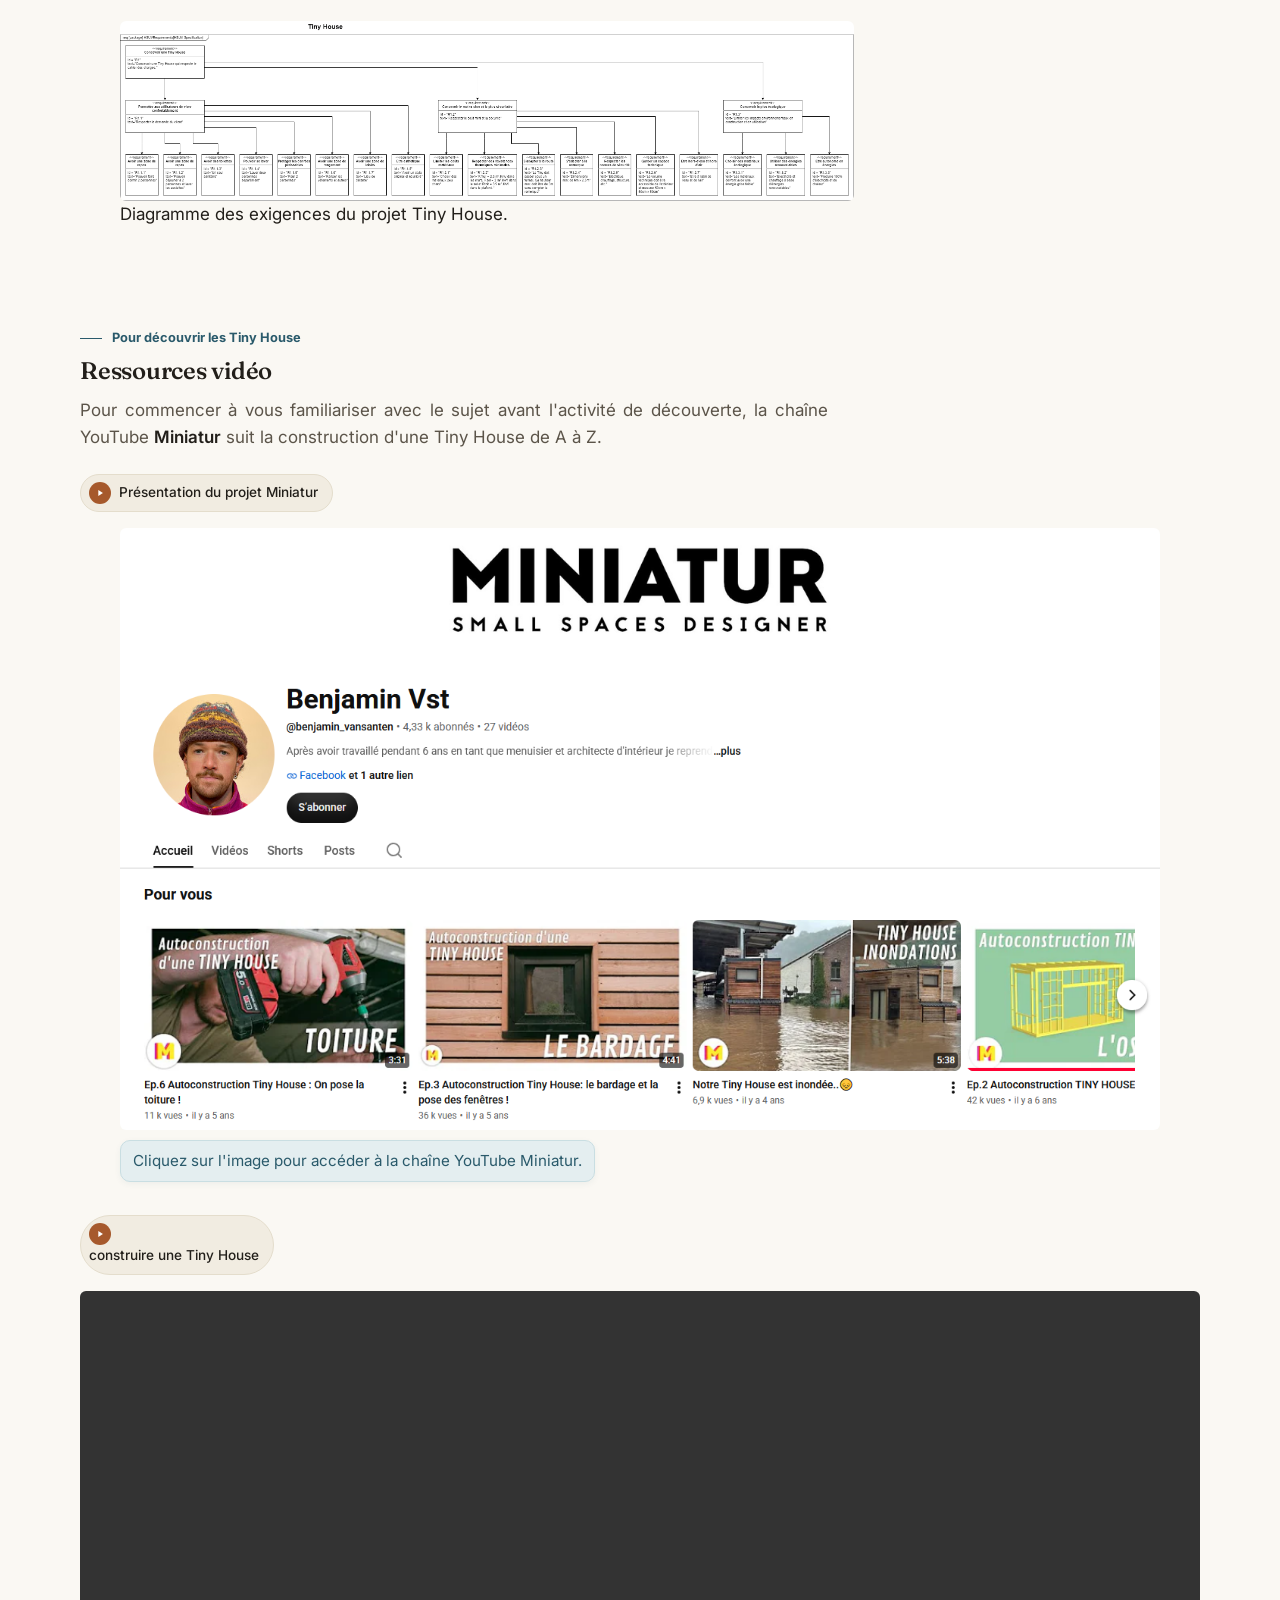
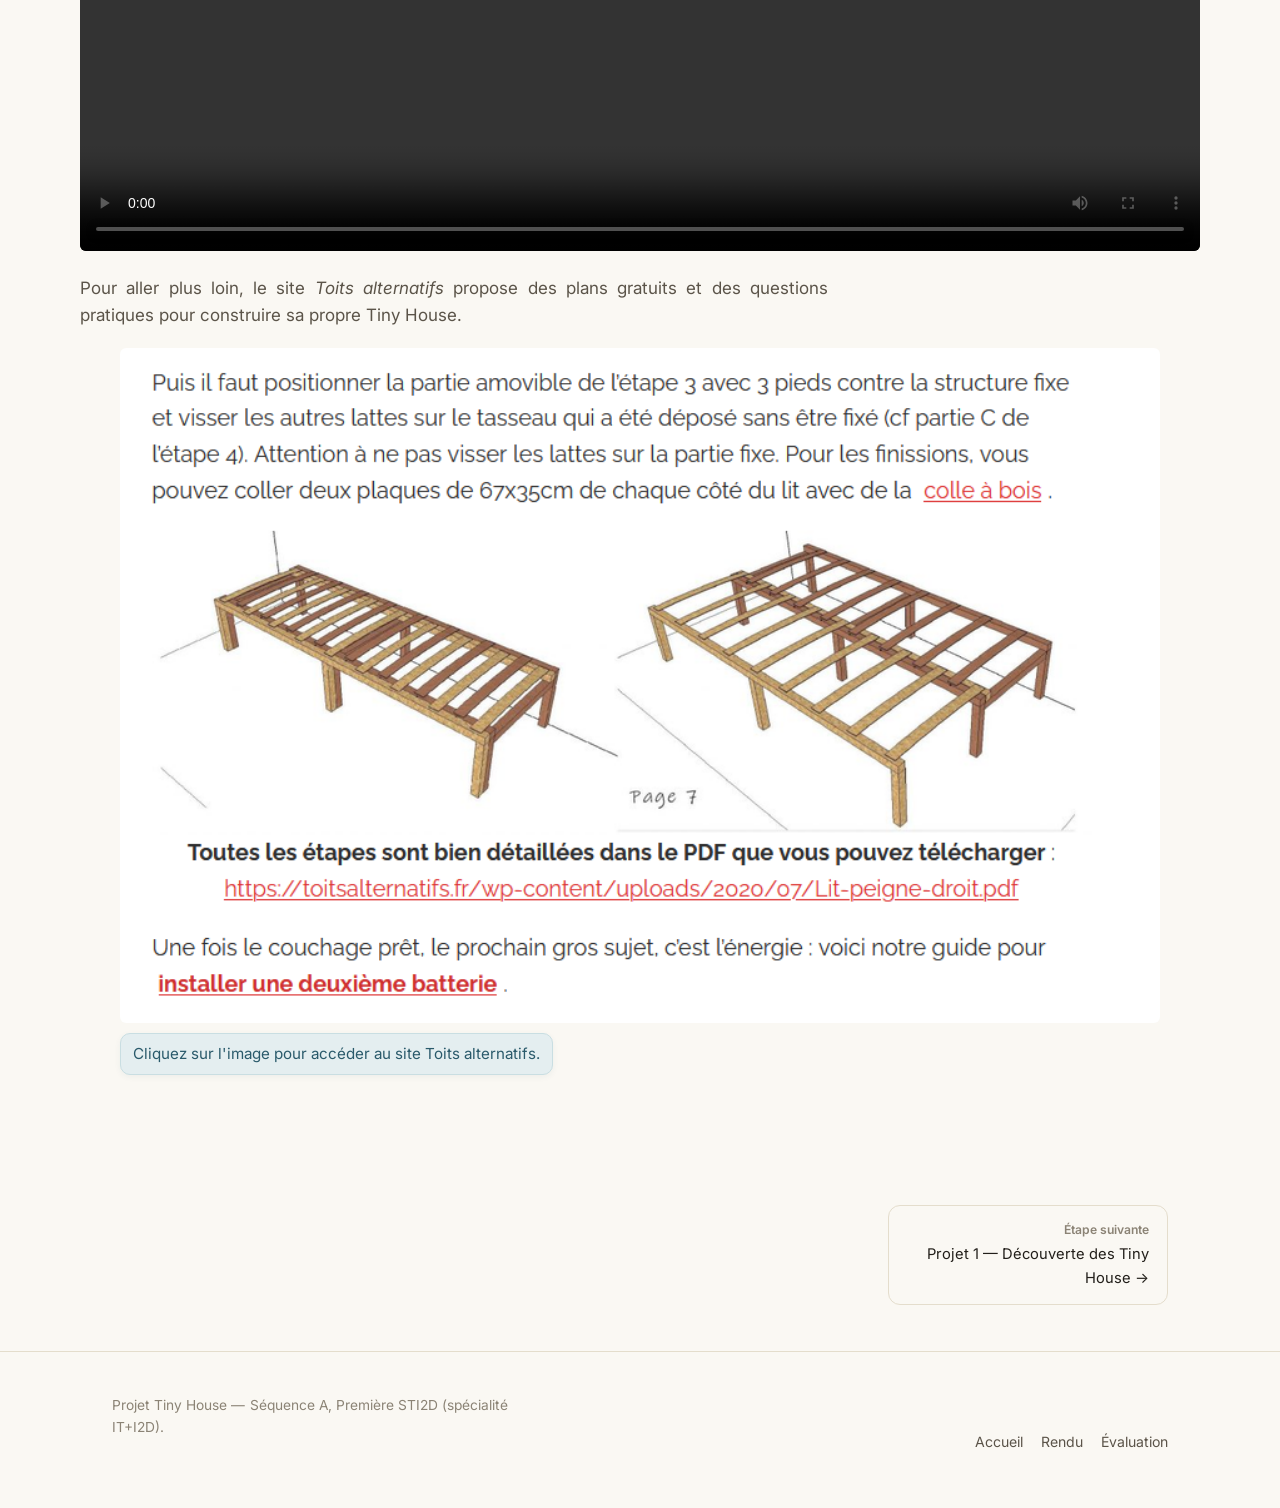
==== commit dec7bbc6: "Corriger les liens cassés de cas de fichiers et mettre à jour le fichier de lancement." ====
--- a/pages-web/lancement.html
+++ b/pages-web/lancement.html
@@ -15,7 +15,7 @@
     <img src="../images/logo_lycee.png" alt="Logo du lycée" class="nav-logo nav-logo-left">
 
     <a href="../index.html" class="brand">
-      <svg viewBox="0 0 24 24" fill="none"><path d="M3 11L12 4l9 7" stroke="currentColor" stroke-width="1.6" stroke-linecap="round" stroke-linejoin="round"/><path d="M5 10v9h14v-9" stroke="currentColor" stroke-width="1.6" stroke-linejoin="round"/><path d="M10 19v-5h4v5" stroke="currentColor" stroke-width="1.6"/></svg>
+      <svg viewBox="0 0 24 24" fill="none"><path d="M3 11L12 4l9 7" stroke="currentColor" stroke-width="1.6" stroke-linecap="round" stroke-linejoin="round"/><path d="M5 10v9h14v-9" stroke="currentColor" stroke-width="1.6" stroke-linecap="round" stroke-linejoin="round"/></svg>
       Tiny House · STI2D
     </a>
 
@@ -62,10 +62,10 @@
     <div class="content-block">
       <div class="kicker">Mise en situation</div>
       <h2>Une maison mobile, née d'une crise</h2>
-      <p>Les <strong>Tiny House</strong> (mignonnes petites maisons) sont nées aux États-Unis à cause de la crise immobilière de 2008 (endettement des ménages). Ce mouvement a rapidement pris de l'ampleur jusqu'à arriver en France, vers 2012.</p>
-      <p>Ce type de construction, bien moins cher qu'une maison traditionnelle, prône simplicité de vie et sobriété volontaire. Elles sont souvent construites sur une remorque, en ossature bois, et elles respectent les <strong>mêmes exigences de confort</strong> que les autres habitations : isolation, étanchéité, électricité, eau chaude, chauffage, etc.</p>
-      <p>Ce type d'habitation est aussi écologique, car il permet une diminution des quantités de matériaux et de consommations d'énergies. Cela demande tout de même de savoir se débarrasser du superflu pour revenir à l'essentiel…</p>
-      <p>Le défi consiste à <strong>optimiser l'espace</strong> — la notion de gain de place est essentielle ! Placards coulissants, meubles hybrides, espaces multi-fonctions et autres idées permettent de faire de la Tiny House une maison confortable tout au long de l'année.</p>
+      <p>Les <strong>Tiny House</strong> (mignonnes petites maisons) sont nées aux États-Unis à cause de la crise immobilière de 2008 (endettement des ménages). Ce mouvement a rapidement pris[...]
+      <p>Ce type de construction, bien moins cher qu'une maison traditionnelle, prône simplicité de vie et sobriété volontaire. Elles sont souvent construites sur une remorque, en ossature bois, et répondent à une logique de sobriété.</p>
+      <p>Ce type d'habitation est aussi écologique, car il permet une diminution des quantités de matériaux et de consommations d'énergies. Cela demande tout de même de savoir se débarrasser des déchets et de bien gérer l'énergie.</p>
+      <p>Le défi consiste à <strong>optimiser l'espace</strong> — la notion de gain de place est essentielle ! Placards coulissants, meubles hybrides, espaces multi-fonctions et autres idées ingénieuses permettent de gagner de la place.</p>
     </div>
 
   <section class="section container">
@@ -97,7 +97,7 @@
         <p>« Comment vivre le plus confortablement possible dans une maison mobile en limitant les impacts environnementaux ? »</p>
       </div>
 
-      <p> Dans la partie A de cette séquence, vous avez déjà acquis les bases nécessaires : réaliser un croquis de votre habitat, le transformer en plan architectural à l'aide de relevés de mesures précis, comprendre le DPE (diagnostic de performance énergétique), l'isolation thermique, ainsi que le fonctionnement de l'installation électrique. Il vous reste maintenant à aller plus loin en complétant cette représentation : vous ajouterez des vues de face et de côté afin de représenter fidèlement le réel, avant de passer à une représentation numérique en 3D d'un type d'habitat qui vous est proposé, puis à un prototypage concret grâce à une découpeuse laser au Fablab. </p>
+      <p>Dans la partie A de cette séquence, vous avez déjà acquis les bases nécessaires : réaliser un croquis de votre habitat, le transformer en plan architectural à l'aide de relevés de dimensions, puis envisager des solutions concrètes.</p>
     </div>
 
     <div class="content-block">
@@ -108,17 +108,17 @@
       <div class="two-col">
         <div class="callout">
           <span class="callout-label">R1.1 — Permettre aux utilisateurs de vivre confortablement</span>
-          <p>Avoir une zone de repos (dormir deux personnes) et une zone de repas (déjeuner à deux personnes, laver les assiettes) ; avoir des toilettes (un seul sanitaire) ; pouvoir se laver (deux personnes séparément) ; protéger les denrées périssables (pour deux personnes) ; avoir une zone de rangement (vêtements et autres) ; avoir une zone de loisirs (lieu de détente) ; être esthétique (style original et équilibré).</p>
+          <p>Avoir une zone de repos (dormir deux personnes) et une zone de repas (déjeuner à deux personnes, laver les assiettes) ; avoir des toilettes (un seul sanitaire) ; pouvoir se laver (douche, lavabo) ; avoir un espace de rangement ; maintenir une bonne qualité de vie malgré l'espace réduit.</p>
         </div>
         <div class="callout callout-blueprint">
           <span class="callout-label">R1.2 — Concevoir le moins cher et le plus sécuritaire</span>
-          <p>Limiter les coûts matériaux (matériaux peu chers) ; respecter des résistances thermiques minimales — R<sub>mur</sub> = 2,5 m².K/W, R<sub>sol</sub> = 2 m².K/W, R<sub>toit</sub> = 3,5 m².K/W ; s'adapter à la route (passer sous un tunnel, hauteur max. 3 m avec la remorque) ; s'adapter à la remorque (dimensions max. 6 m × 2,5 m) ; respecter les normes de sécurité (électrique, chauffage, structure…) ; garder un espace technique accessible de l'extérieur, de 50 × 50 × 50 cm ; être hors d'eau et hors d'air.</p>
+          <p>Limiter les coûts matériaux (matériaux peu chers) ; respecter des résistances thermiques minimales — R<sub>mur</sub> = 2,5 m².K/W, R<sub>sol</sub> = 2 m².K/W, R<sub>toit</sub> = 4,5 m².K/W ; réaliser une construction robuste et sûre.</p>
         </div>
       </div>
 
       <div class="callout callout-sage" style="margin-top:22px">
         <span class="callout-label">R1.3 — Concevoir la plus écologique</span>
-        <p>Choisir des matériaux écologiques (énergie grise faible) ; utiliser des énergies renouvelables pour l'électricité et le chauffage ; être autonome en énergie (produire 100 % de l'électricité et de la chaleur consommées).</p>
+        <p>Choisir des matériaux écologiques (énergie grise faible) ; utiliser des énergies renouvelables pour l'électricité et le chauffage ; être autonome en énergie (produire 100 % de l'énergie nécessaire ou le plus possible) ; réduire le gaspillage.</p>
       </div>
     </div>
 <!-- ===================== SECTION MODIFIÉE ===================== -->
@@ -126,7 +126,7 @@
   <div class="content-block" style="max-width:74ch">
     <figure>
       <img
-        src="../images/drawio.PNG"
+        src="../images/drawio.png"
         alt="Diagramme des exigences"
         class="image-pleine-largeur"
         onclick="ouvrirZoom(this)"
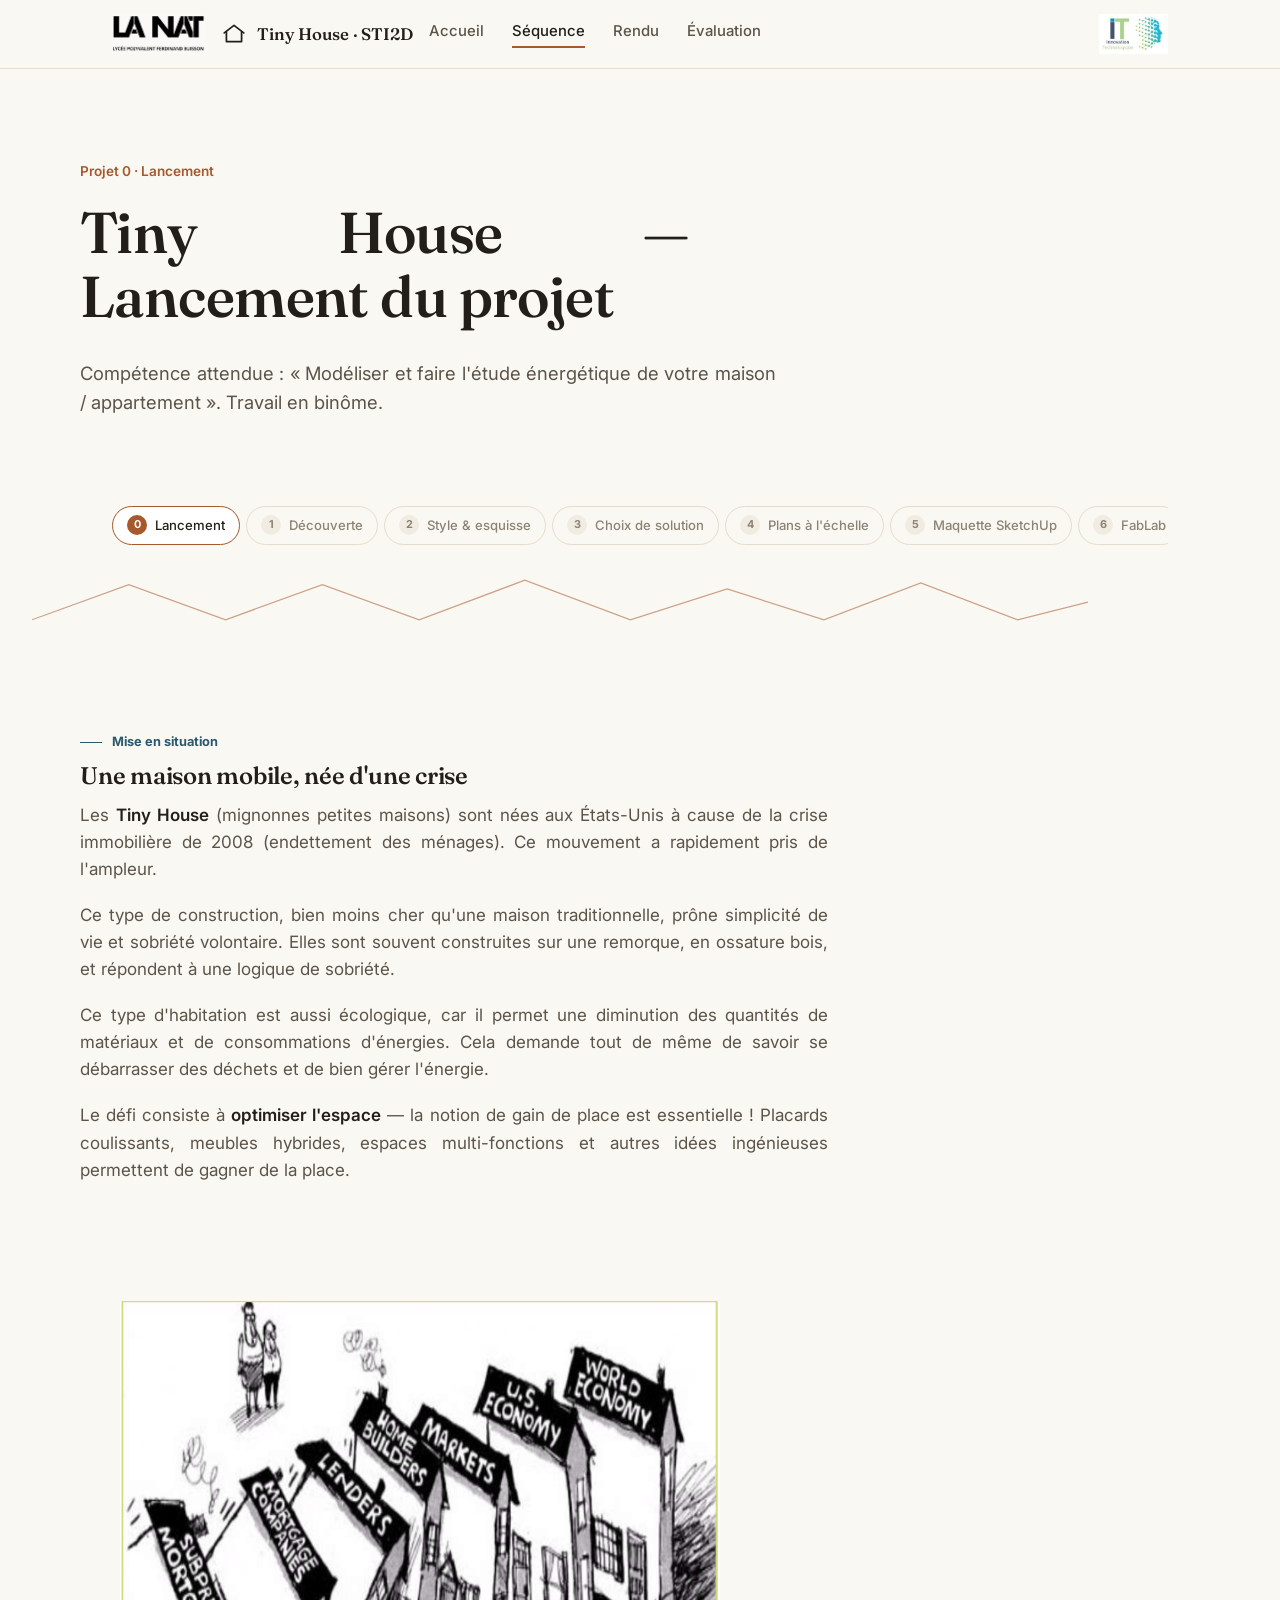
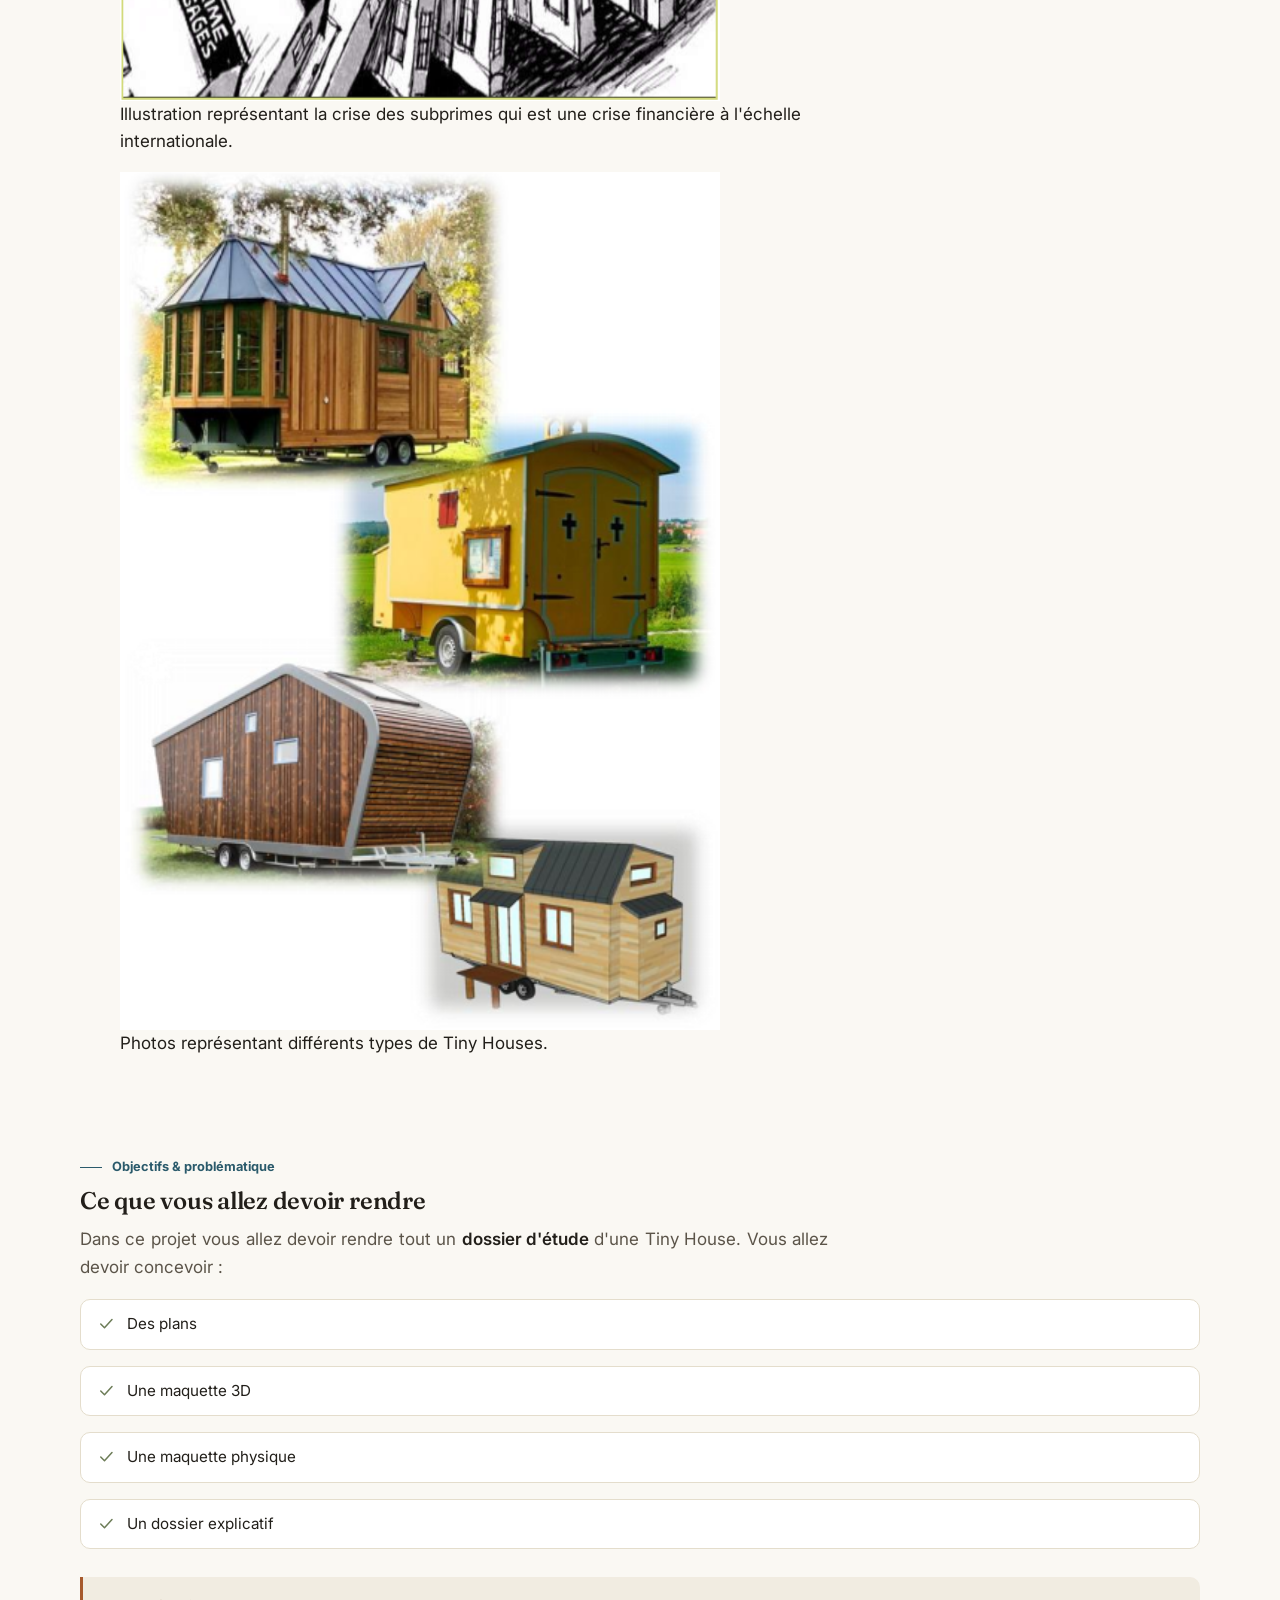
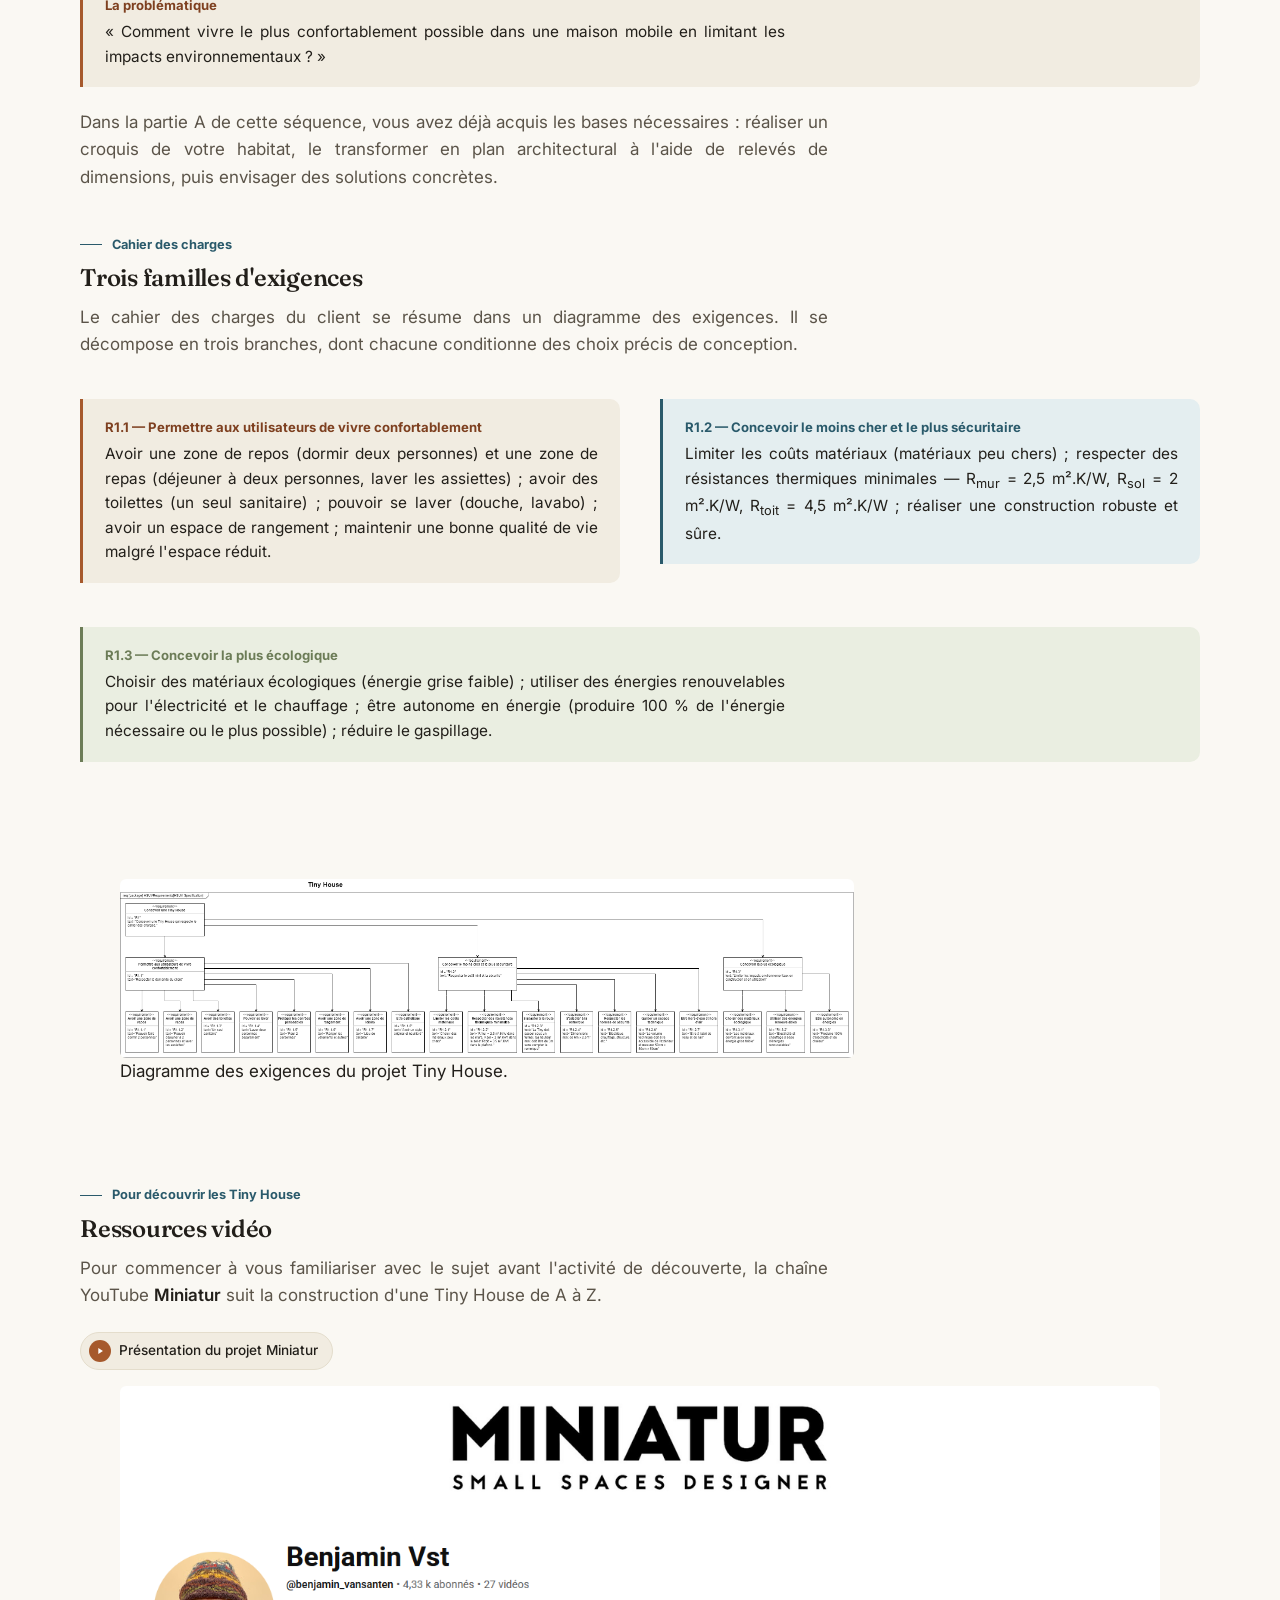
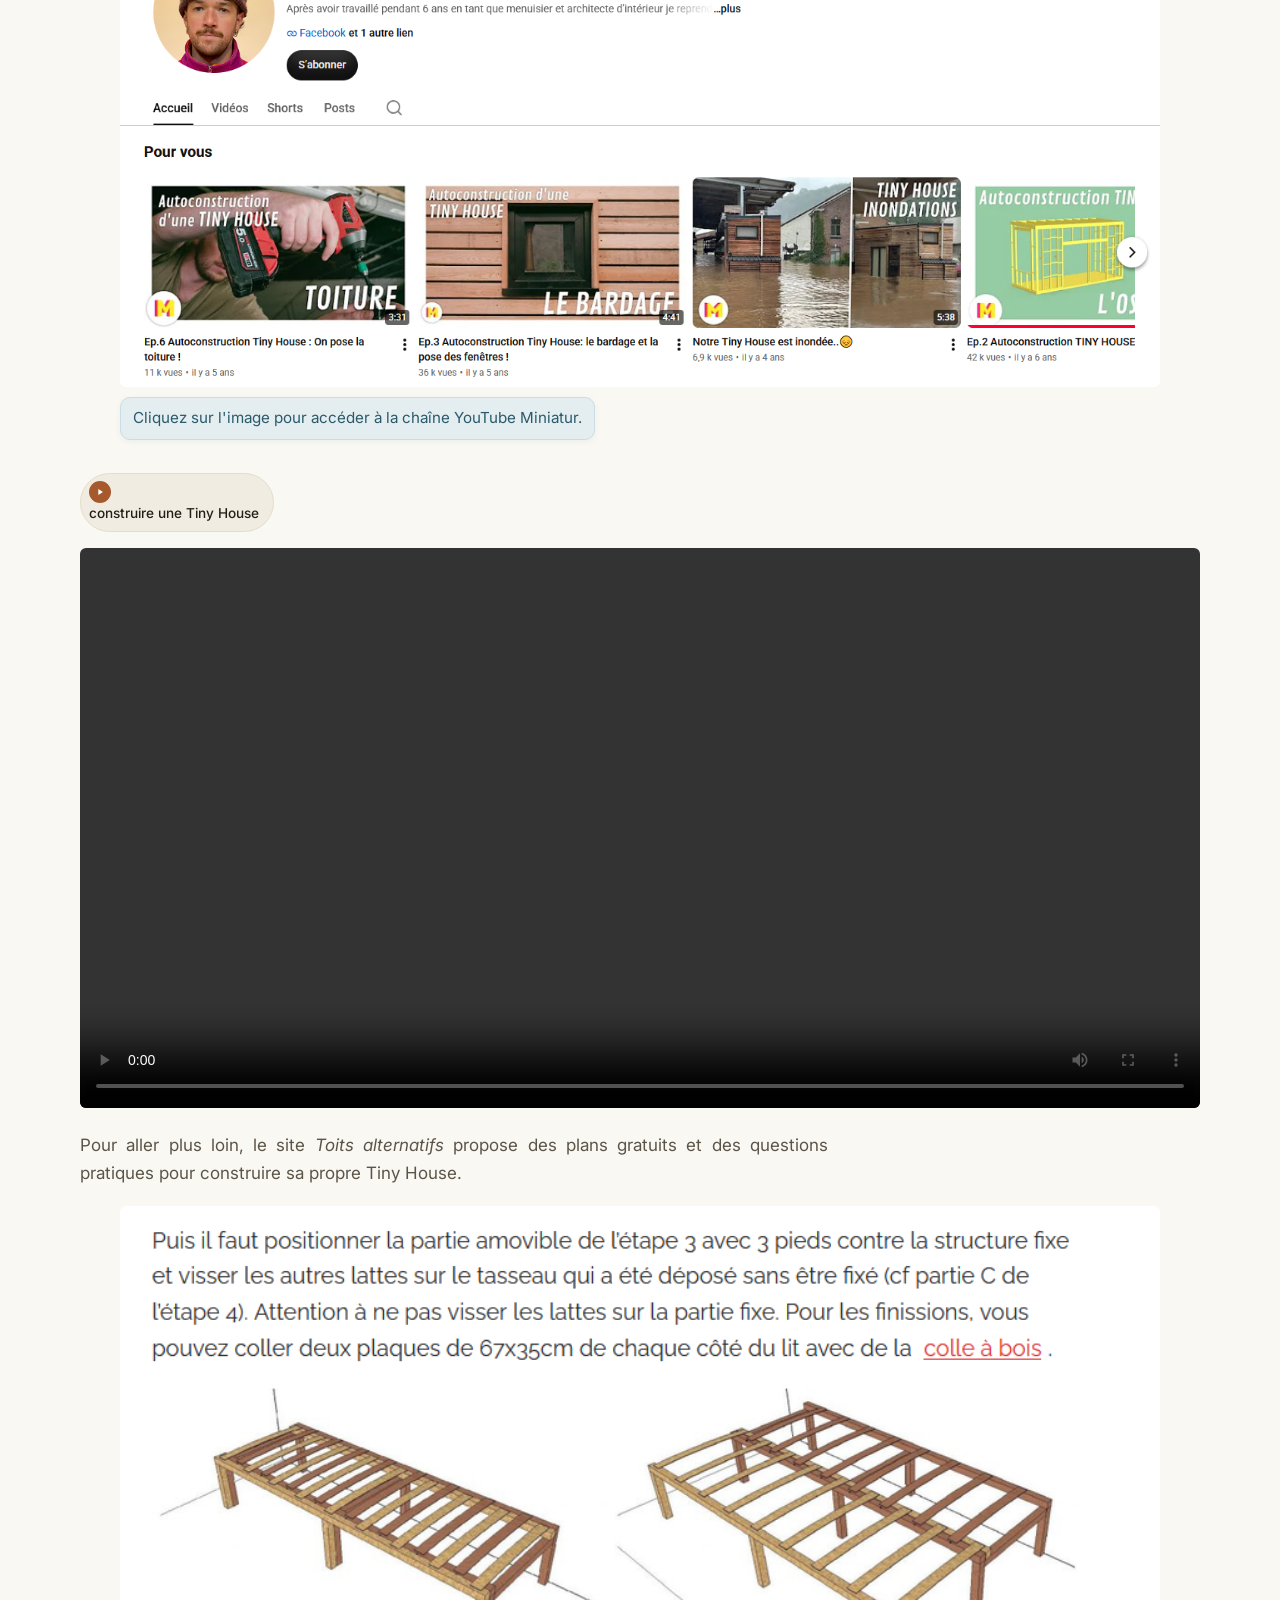
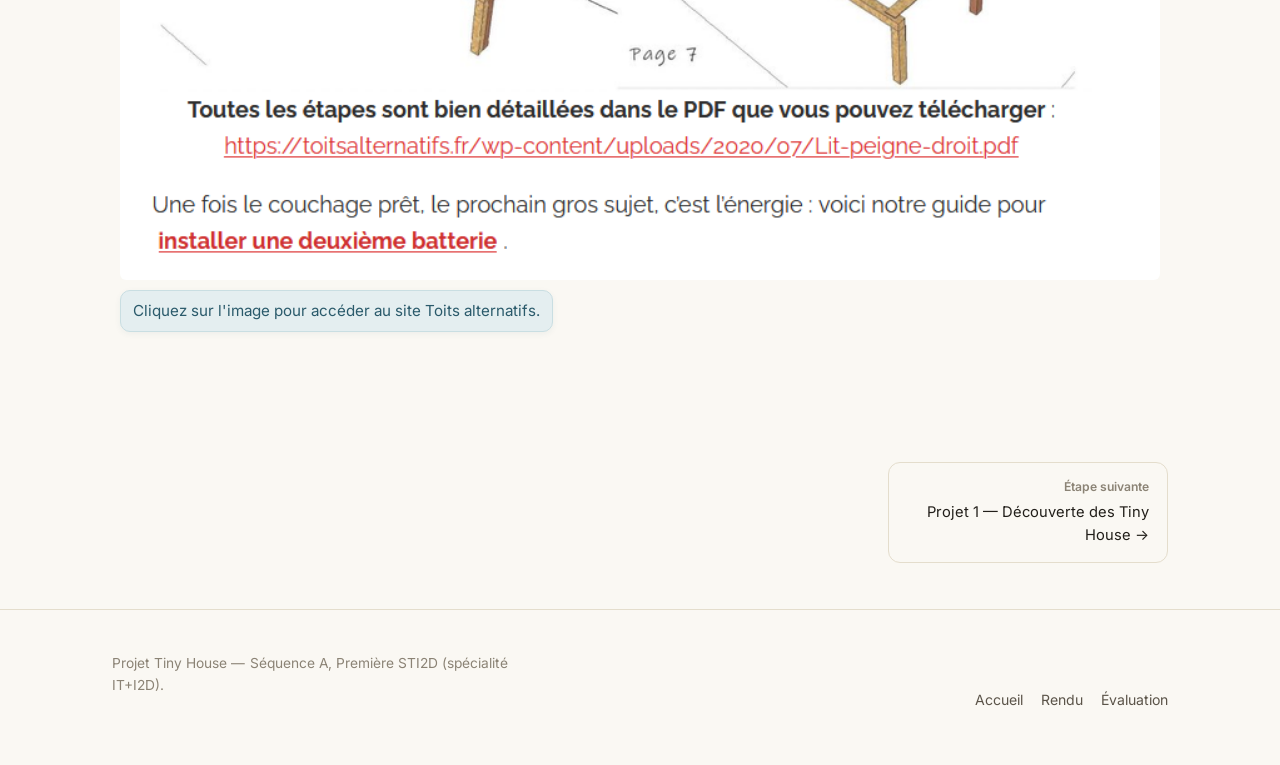
==== commit 15d05060: "Corriger le chemin d'image cassé sur la page de lancement" ====
--- a/pages-web/lancement.html
+++ b/pages-web/lancement.html
@@ -62,7 +62,7 @@
     <div class="content-block">
       <div class="kicker">Mise en situation</div>
       <h2>Une maison mobile, née d'une crise</h2>
-      <p>Les <strong>Tiny House</strong> (mignonnes petites maisons) sont nées aux États-Unis à cause de la crise immobilière de 2008 (endettement des ménages). Ce mouvement a rapidement pris[...]
+      <p>Les <strong>Tiny House</strong> (mignonnes petites maisons) sont nées aux États-Unis à cause de la crise immobilière de 2008 (endettement des ménages). Ce mouvement a rapidement pris de l'ampleur.</p>
       <p>Ce type de construction, bien moins cher qu'une maison traditionnelle, prône simplicité de vie et sobriété volontaire. Elles sont souvent construites sur une remorque, en ossature bois, et répondent à une logique de sobriété.</p>
       <p>Ce type d'habitation est aussi écologique, car il permet une diminution des quantités de matériaux et de consommations d'énergies. Cela demande tout de même de savoir se débarrasser des déchets et de bien gérer l'énergie.</p>
       <p>Le défi consiste à <strong>optimiser l'espace</strong> — la notion de gain de place est essentielle ! Placards coulissants, meubles hybrides, espaces multi-fonctions et autres idées ingénieuses permettent de gagner de la place.</p>
@@ -75,7 +75,7 @@
         <figcaption>Illustration représentant la crise des subprimes qui est une crise financière à l'échelle internationale.</figcaption>
       </figure>
       <figure>
-        <img src="../images/img-tiny-house.PNG" alt="Photos représentant des Tiny Houses." width="600" height="auto">
+        <img src="../images/img-tiny-house.png" alt="Photos représentant des Tiny Houses." width="600" height="auto">
         <figcaption>Photos représentant différents types de Tiny Houses.</figcaption>
       </figure>
     </div>
@@ -121,7 +121,7 @@
         <p>Choisir des matériaux écologiques (énergie grise faible) ; utiliser des énergies renouvelables pour l'électricité et le chauffage ; être autonome en énergie (produire 100 % de l'énergie nécessaire ou le plus possible) ; réduire le gaspillage.</p>
       </div>
     </div>
-<!-- ===================== SECTION MODIFIÉE ===================== -->
+
 <section class="section container">
   <div class="content-block" style="max-width:74ch">
     <figure>
@@ -136,11 +136,10 @@
   </div>
 </section>
 
-
-<!-- Overlay de zoom : à placer une seule fois dans la page (juste avant </body> par exemple) -->
 <div class="overlay-zoom" id="overlayZoom" onclick="fermerZoom()">
   <img src="" alt="Image agrandie" class="image-zoomee" id="imageZoomee" onclick="event.stopPropagation()">
 </div>
+
     <div class="content-block">
       <div class="kicker">Pour découvrir les Tiny House</div>
       <h2>Ressources vidéo</h2>
